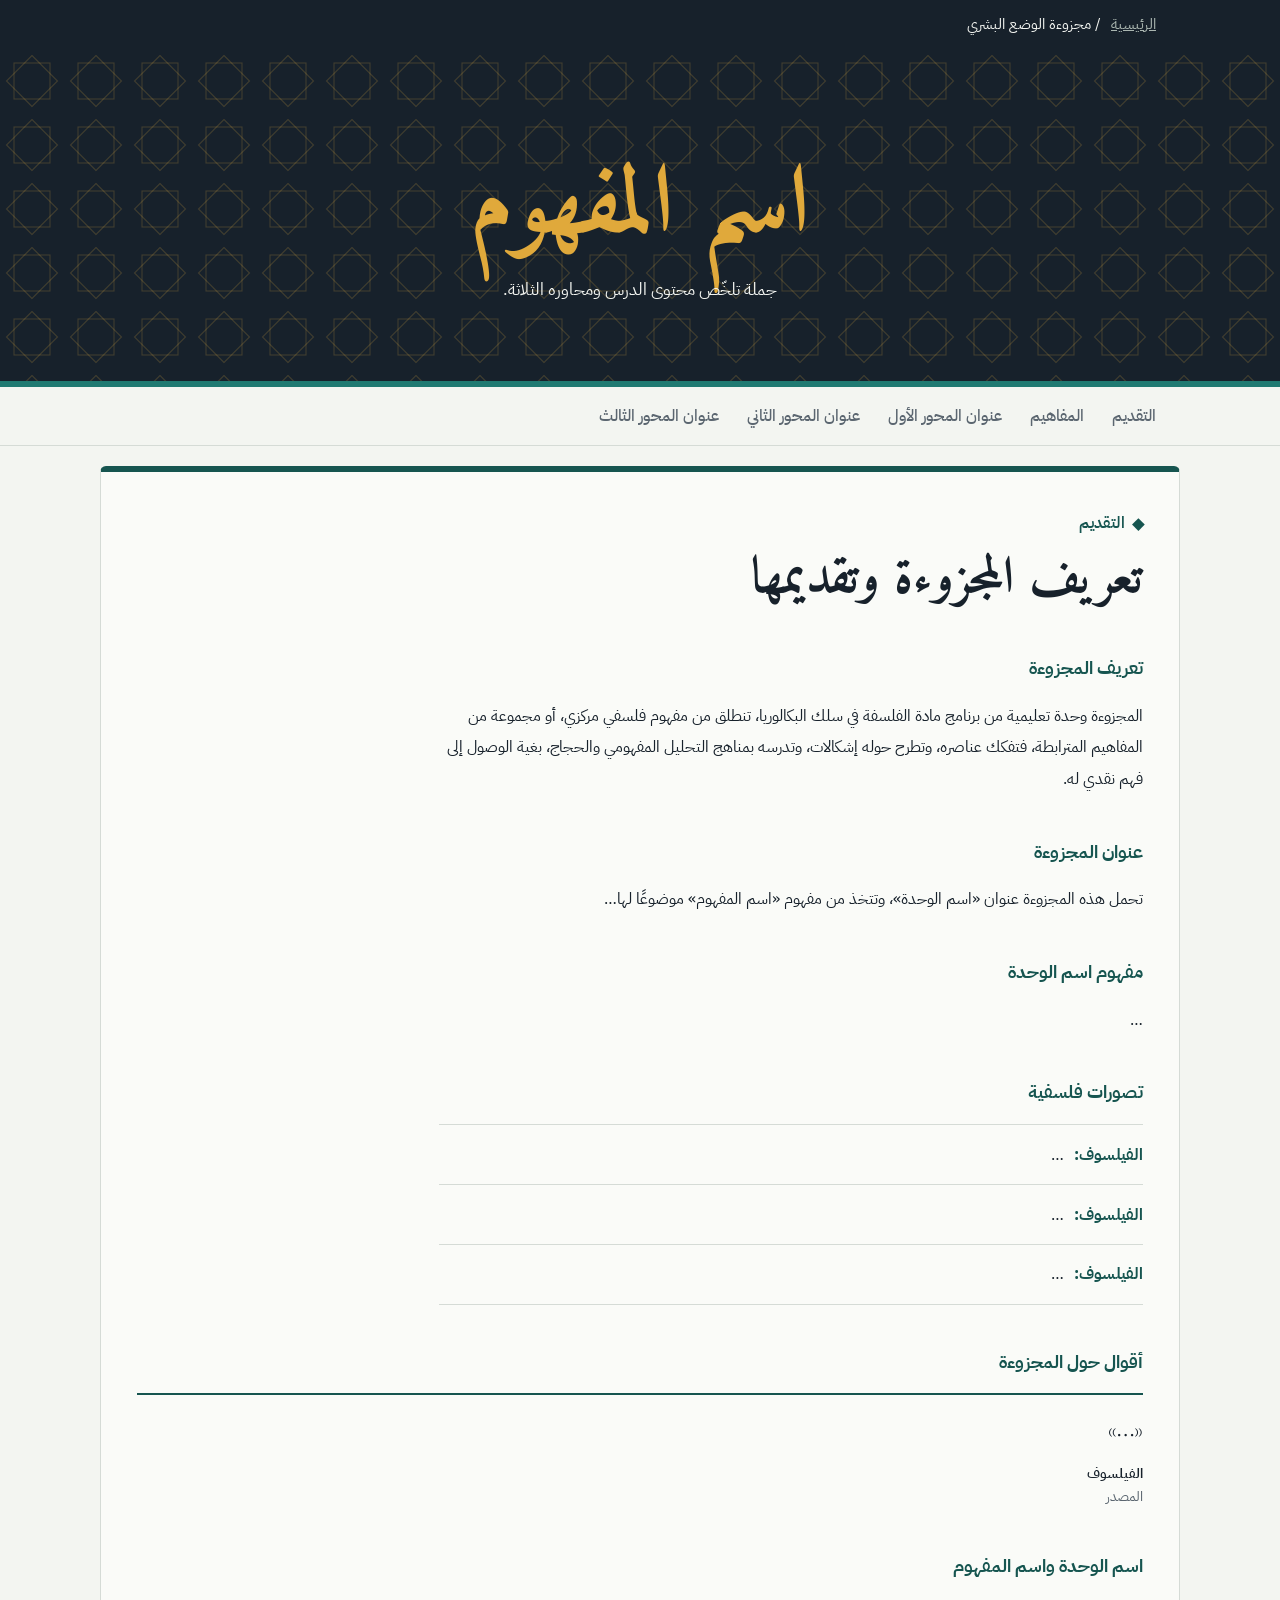
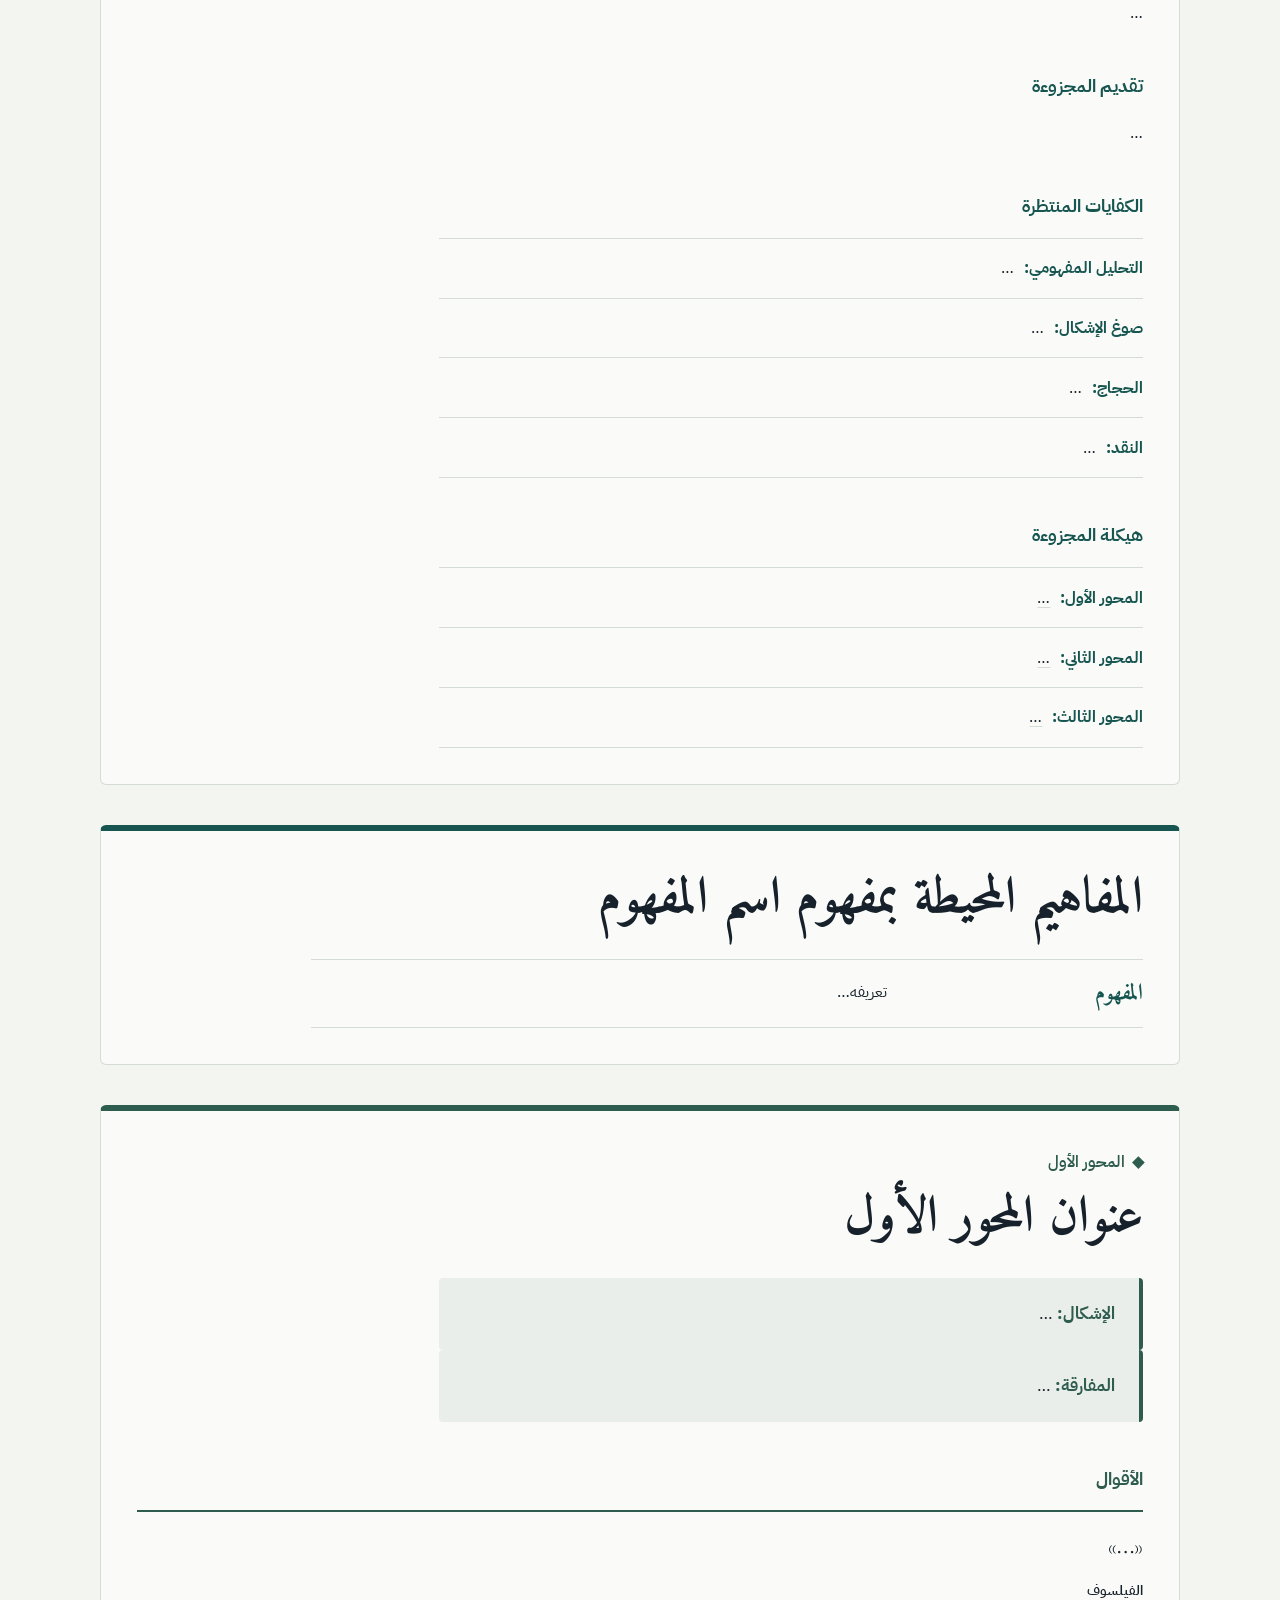
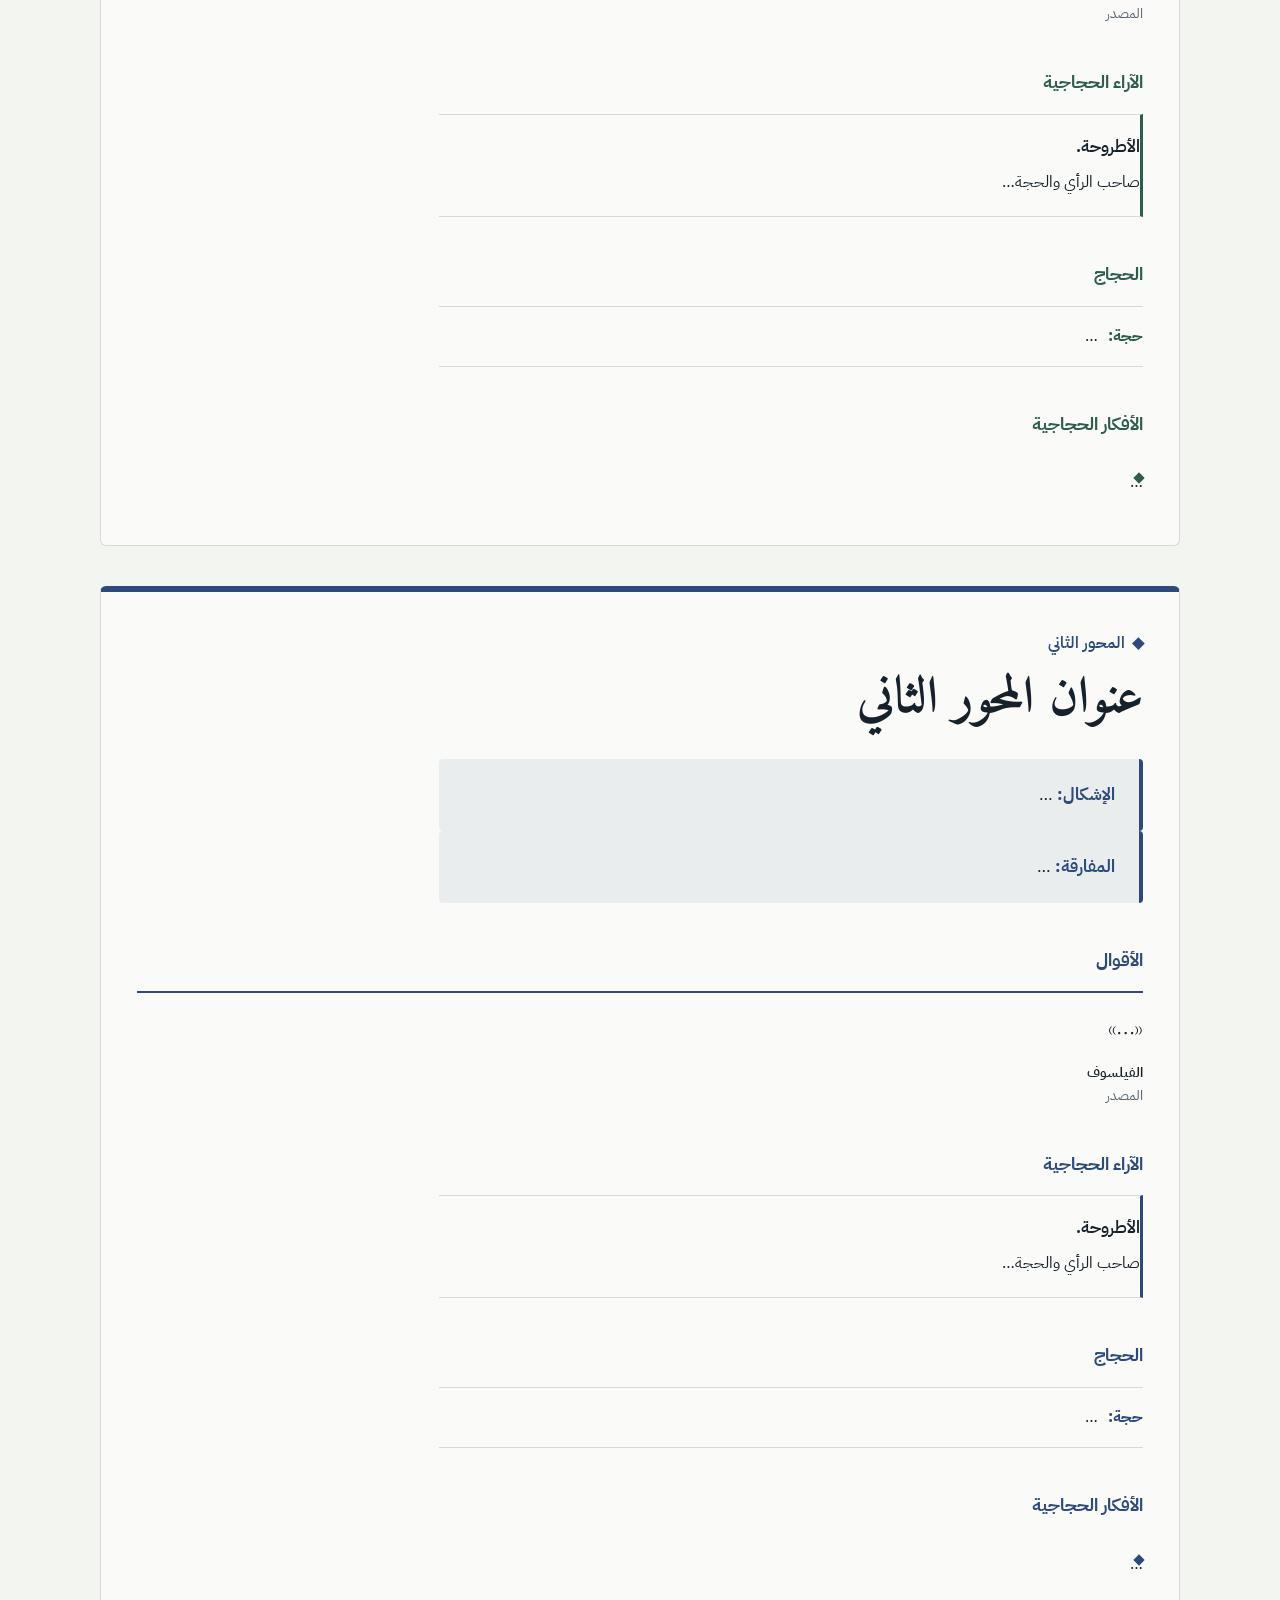
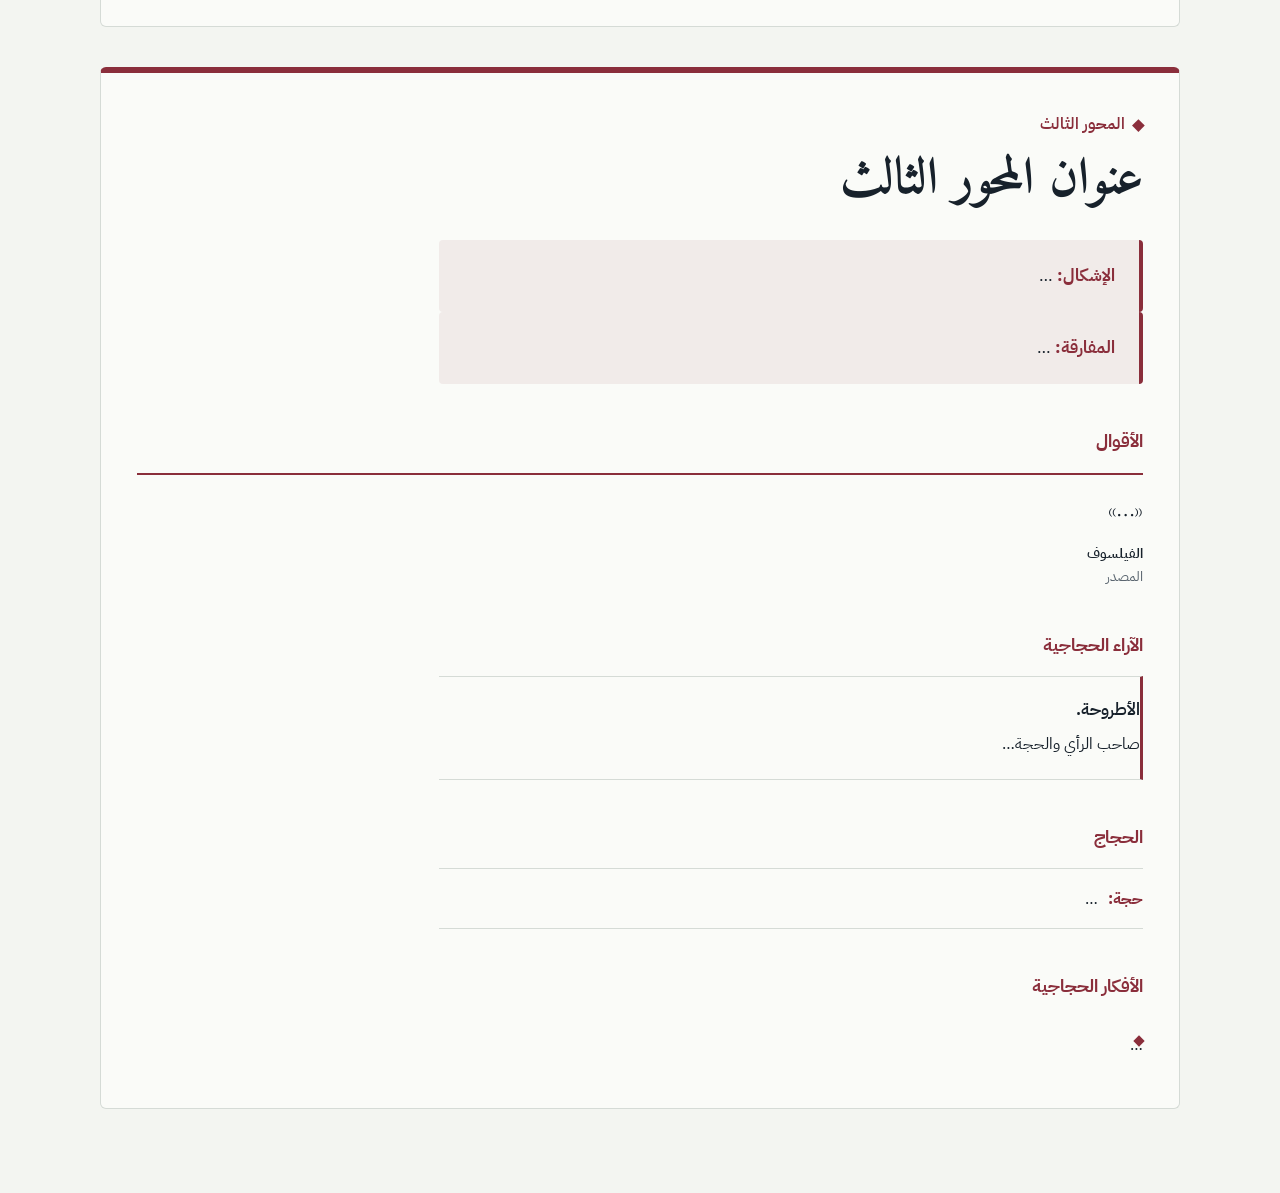
==== content/_template-first-subunit.html @ 44a0892e "Add files via upload" ====
<!doctype html>
<html lang="ar" dir="rtl">
<head>
<meta charset="utf-8">
<meta name="viewport" content="width=device-width,initial-scale=1">
<title>اسم المفهوم · الوضع البشري</title>
<link rel="preconnect" href="https://fonts.googleapis.com"><link href="https://fonts.googleapis.com/css2?family=Amiri:wght@400;700&family=IBM+Plex+Sans+Arabic:wght@400;500;600;700&display=swap" rel="stylesheet">
<link rel="stylesheet" href="../assets/site.css">
</head>
<body style="--c:#1f7a72">
<div class="sitebar"><div class="wrap"><a href="../index.html">الرئيسية</a><span>/ مجزوءة الوضع البشري</span></div></div>
<header class="hero"><div class="wrap"><h1>اسم المفهوم</h1><p class="lede">جملة تلخّص محتوى الدرس ومحاوره الثلاثة.</p></div></header>
<nav class="topnav" aria-label="التنقل داخل الصفحة"><div class="wrap"><ul><li><a href="#intro">التقديم</a></li><li><a href="#concepts">المفاهيم</a></li><li><a href="#axis-1">عنوان المحور الأول</a></li><li><a href="#axis-2">عنوان المحور الثاني</a></li><li><a href="#axis-3">عنوان المحور الثالث</a></li></ul></div></nav>

<section id="intro" class="block intro-block"><div class="wrap">
<p class="kicker">التقديم</p><h2>تعريف المجزوءة وتقديمها</h2>
<h3>تعريف المجزوءة</h3><div class="prose">
      <p>المجزوءة وحدة تعليمية من برنامج مادة الفلسفة في سلك البكالوريا، تنطلق من مفهوم فلسفي مركزي، أو مجموعة من المفاهيم المترابطة، فتفكك عناصره، وتطرح حوله إشكالات، وتدرسه بمناهج التحليل المفهومي والحجاج، بغية الوصول إلى فهم نقدي له.</p>
    </div>
<h3>عنوان المجزوءة</h3><div class="prose"><p>تحمل هذه المجزوءة عنوان «اسم الوحدة»، وتتخذ من مفهوم «اسم المفهوم» موضوعًا لها…</p></div>
<h3>مفهوم اسم الوحدة</h3><div class="prose"><p>…</p></div>
<h3>تصورات فلسفية</h3><ul class="args"><li><span class="label">الفيلسوف:</span> …</li><li><span class="label">الفيلسوف:</span> …</li><li><span class="label">الفيلسوف:</span> …</li></ul>
<h3>أقوال حول المجزوءة</h3><ol class="quotes"><li><p class="qtext">«…»</p><p class="qsrc"><b>الفيلسوف</b><br>المصدر</p></li></ol>
<h3>اسم الوحدة واسم المفهوم</h3><div class="prose"><p>…</p></div>
<h3>تقديم المجزوءة</h3><div class="prose"><p>…</p></div>
<h3>الكفايات المنتظرة</h3><ul class="args"><li><span class="label">التحليل المفهومي:</span> …</li><li><span class="label">صوغ الإشكال:</span> …</li><li><span class="label">الحجاج:</span> …</li><li><span class="label">النقد:</span> …</li></ul>
<h3>هيكلة المجزوءة</h3><ul class="args"><li><span class="label">المحور الأول:</span> <a href="#axis-1">…</a></li><li><span class="label">المحور الثاني:</span> <a href="#axis-2">…</a></li><li><span class="label">المحور الثالث:</span> <a href="#axis-3">…</a></li></ul>
</div></section>

<section id="concepts" class="block concepts-block"><div class="wrap"><h2>المفاهيم المحيطة بمفهوم اسم المفهوم</h2><dl class="concepts"><div class="concept"><dt>المفهوم</dt><dd>تعريفه…</dd></div></dl></div></section>

<section id="axis-1" class="block axis-1"><div class="wrap">
<p class="kicker">المحور الأول</p><h2>عنوان المحور الأول</h2>
<div class="problem"><p><strong>الإشكال:</strong> …</p></div>
   <div class="problem paradox"><p><strong>المفارقة:</strong> …</p></div>
<h3>الأقوال</h3><ol class="quotes"><li><p class="qtext">«…»</p><p class="qsrc"><b>الفيلسوف</b><br>المصدر</p></li></ol>
<h3>الآراء الحجاجية</h3><ul class="theses"><li><strong>الأطروحة.</strong><p>صاحب الرأي والحجة…</p></li></ul>
<h3>الحجاج</h3><ul class="args"><li><span class="label">حجة:</span> …</li></ul>
<h3>الأفكار الحجاجية</h3><ul class="ideas"><li>…</li></ul>
</div></section>

<section id="axis-2" class="block axis-2"><div class="wrap">
<p class="kicker">المحور الثاني</p><h2>عنوان المحور الثاني</h2>
<div class="problem"><p><strong>الإشكال:</strong> …</p></div>
   <div class="problem paradox"><p><strong>المفارقة:</strong> …</p></div>
<h3>الأقوال</h3><ol class="quotes"><li><p class="qtext">«…»</p><p class="qsrc"><b>الفيلسوف</b><br>المصدر</p></li></ol>
<h3>الآراء الحجاجية</h3><ul class="theses"><li><strong>الأطروحة.</strong><p>صاحب الرأي والحجة…</p></li></ul>
<h3>الحجاج</h3><ul class="args"><li><span class="label">حجة:</span> …</li></ul>
<h3>الأفكار الحجاجية</h3><ul class="ideas"><li>…</li></ul>
</div></section>

<section id="axis-3" class="block axis-3"><div class="wrap">
<p class="kicker">المحور الثالث</p><h2>عنوان المحور الثالث</h2>
<div class="problem"><p><strong>الإشكال:</strong> …</p></div>
   <div class="problem paradox"><p><strong>المفارقة:</strong> …</p></div>
<h3>الأقوال</h3><ol class="quotes"><li><p class="qtext">«…»</p><p class="qsrc"><b>الفيلسوف</b><br>المصدر</p></li></ol>
<h3>الآراء الحجاجية</h3><ul class="theses"><li><strong>الأطروحة.</strong><p>صاحب الرأي والحجة…</p></li></ul>
<h3>الحجاج</h3><ul class="args"><li><span class="label">حجة:</span> …</li></ul>
<h3>الأفكار الحجاجية</h3><ul class="ideas"><li>…</li></ul>
</div></section>

<div class="wrap pager"><span></span><span></span></div>
</body>
</html>
---- assets/site.css ----
:root {
  color-scheme: light;
  --paper: #f3f5f1;
  --surface: #fafbf8;
  --ink: #17212b;
  --muted: #5b6670;
  --rule: #d5dbd6;
  --brass: #7a5c1e;
  --pine: #2e5c4f;
  --indigo: #2d4a7b;
  --oxblood: #8a2e3b;
  --hero-bg: #17212b;
  --hero-ink: #f3f5f1;
  --hero-muted: #aab6b0;
  --serif: "Amiri", "Traditional Arabic", "Times New Roman", serif;
  --sans: "IBM Plex Sans Arabic", "Segoe UI", Tahoma, Arial, sans-serif;
}

@media (prefers-color-scheme: dark) {
  :root {
    color-scheme: dark;
    --paper: #0f1517;
    --surface: #151d20;
    --ink: #e4eae5;
    --muted: #98a5a0;
    --rule: #29353a;
    --brass: #d4ac60;
    --pine: #85c1ad;
    --indigo: #a4b9ea;
    --oxblood: #e5919e;
    --hero-bg: #1a2427;
    --hero-ink: #e4eae5;
    --hero-muted: #98a5a0;
  }
}

* { box-sizing: border-box; }

html { scroll-padding-top: 4.5rem; }

@media (prefers-reduced-motion: no-preference) {
  html { scroll-behavior: smooth; }
}

body {
  margin: 0;
  background: var(--paper);
  color: var(--ink);
  font-family: var(--sans);
  font-size: 1.02rem;
  line-height: 1.95;
  -webkit-font-smoothing: antialiased;
}

p { margin: 0 0 1rem; text-wrap: pretty; }

a:focus-visible {
  outline: 2px solid currentColor;
  outline-offset: 3px;
  border-radius: 2px;
}

.wrap {
  max-width: 1080px;
  margin-inline: auto;
  padding-inline: 1.5rem;
}

/* Hero */
.hero {
  position: relative;
  background: var(--hero-bg);
  color: var(--hero-ink);
  padding: clamp(3.5rem, 9vw, 6.5rem) 0 clamp(3rem, 7vw, 5rem);
}

/* Three segments, one per axis of the unit */
.hero::after {
  content: "";
  position: absolute;
  inset-inline: 0;
  bottom: 0;
  height: 6px;
  background: linear-gradient(
    to left,
    var(--pine) 0 33.33%,
    var(--indigo) 33.33% 66.66%,
    var(--oxblood) 66.66%
  );
}

.hero h1 {
  font-family: var(--serif);
  font-weight: 700;
  font-size: clamp(3.2rem, 9vw, 6rem);
  line-height: 1.15;
  margin: 0 0 0.6rem;
}

.hero .lede {
  max-width: 40rem;
  font-size: 1.08rem;
  margin: 0;
}

/* Navigation */
.topnav {
  position: sticky;
  top: 0;
  z-index: 10;
  background: var(--paper);
  border-bottom: 1px solid var(--rule);
}

.topnav ul {
  list-style: none;
  margin: 0;
  padding: 0;
  display: flex;
  gap: 1.75rem;
  overflow-x: auto;
  scrollbar-width: none;
}

.topnav .wrap { padding-block: 0.85rem; }

.topnav a {
  text-decoration: none;
  color: var(--muted);
  white-space: nowrap;
  padding-block: 0.25rem;
  border-bottom: 2px solid transparent;
  font-weight: 500;
}

.topnav a:hover,
.topnav a:focus-visible {
  color: var(--ink);
  border-bottom-color: var(--ink);
}

/* Sections */
.block {
  padding: clamp(3rem, 6vw, 5rem) 0;
  border-bottom: 1px solid var(--rule);
  scroll-margin-top: 4rem;
}

.block:last-of-type { border-bottom: 0; }

.axis-1 { --axis: var(--pine); }
.axis-2 { --axis: var(--indigo); }
.axis-3 { --axis: var(--oxblood); }
.concepts-block { --axis: var(--brass); }

.kicker {
  margin: 0 0 0.5rem;
  font-weight: 600;
  color: var(--axis);
  font-size: 0.98rem;
}

h2 {
  font-family: var(--serif);
  font-weight: 700;
  font-size: clamp(2.1rem, 5vw, 3.2rem);
  line-height: 1.25;
  margin: 0 0 1.75rem;
}

h3 {
  font-size: 1.12rem;
  font-weight: 700;
  color: var(--axis);
  margin: 2.75rem 0 1.1rem;
  line-height: 1.5;
}

/* Problem statement */
.problem {
  max-width: 44rem;
  border-inline-start: 4px solid var(--axis);
  background: color-mix(in srgb, var(--axis) 8%, var(--surface));
  padding: 1.2rem 1.5rem;
  border-radius: 4px;
  margin: 0;
}

.problem p { margin: 0; font-size: 1.08rem; }

.problem strong { color: var(--axis); }

/* Quotes */
.quotes {
  list-style: none;
  margin: 0;
  padding: 0;
  display: grid;
  grid-template-columns: repeat(auto-fit, minmax(min(100%, 300px), 1fr));
  gap: 1.5rem 2.25rem;
}

.quotes li {
  border-top: 2px solid var(--axis);
  padding-top: 1rem;
}

.qtext {
  font-family: var(--serif);
  font-size: 1.32rem;
  line-height: 1.85;
  margin: 0 0 0.75rem;
}

.qsrc {
  font-size: 0.9rem;
  color: var(--muted);
  line-height: 1.6;
  margin: 0;
}

.qsrc b {
  color: var(--ink);
  font-weight: 600;
}

/* Arguments (theses) */
.theses,
.args,
.ideas {
  list-style: none;
  margin: 0;
  padding: 0;
  max-width: 44rem;
}

.theses li {
  padding: 1.15rem 0 1.15rem 1.25rem;
  border-bottom: 1px solid var(--rule);
  border-inline-start: 3px solid var(--axis);
}

.theses li:first-child { border-top: 1px solid var(--rule); }

.theses strong {
  display: block;
  font-size: 1.06rem;
  font-weight: 600;
  margin-bottom: 0.35rem;
  line-height: 1.6;
}

.theses p { margin: 0; }

/* Argumentation */
.args li {
  padding: 0.85rem 0;
  border-bottom: 1px solid var(--rule);
}

.args li:first-child { border-top: 1px solid var(--rule); }

.label {
  color: var(--axis);
  font-weight: 700;
  margin-inline-end: 0.35rem;
  white-space: nowrap;
}

/* Ideas */
.ideas li {
  position: relative;
  padding: 0.7rem 0 0.7rem 1.5rem;
}

.ideas li::before {
  content: "";
  position: absolute;
  inset-inline-start: 0;
  top: 1.2rem;
  width: 0.5rem;
  height: 0.5rem;
  background: var(--axis);
  transform: rotate(45deg);
}

/* Concepts */
.concepts {
  margin: 0;
  max-width: 52rem;
}

.concept {
  display: grid;
  grid-template-columns: minmax(10rem, 14rem) 1fr;
  gap: 0.5rem 2rem;
  padding: 1.05rem 0;
  border-bottom: 1px solid var(--rule);
}

.concept:first-child { border-top: 1px solid var(--rule); }

.concept dt {
  font-family: var(--serif);
  font-weight: 700;
  font-size: 1.4rem;
  line-height: 1.5;
  color: var(--axis);
}

.concept dd {
  margin: 0;
  line-height: 1.85;
}

/* Introduction */
.intro-block { --axis: var(--ink); }

.prose { max-width: 44rem; }

.args a {
  color: inherit;
  text-decoration-color: var(--rule);
  text-underline-offset: 4px;
}

@media (max-width: 640px) {
  .concept {
    grid-template-columns: 1fr;
    gap: 0.2rem;
  }
  .concept dt { font-size: 1.25rem; }
}

@media print {
  body { background: #fff; color: #000; }
  .topnav { display: none; }
  .hero { background: none; color: #000; }
  .hero::after { display: none; }
  .hero .lede { color: #333; }
}

.sitebar{background:var(--hero-bg);color:var(--hero-ink);font-size:.95rem}
.sitebar .wrap{padding-block:.6rem;display:flex;gap:.6rem}
.sitebar a{color:var(--hero-muted)}
.pager{display:flex;justify-content:space-between;gap:1rem;padding-block:2rem}
.pager a{padding:.6rem 1.1rem;border:1px solid var(--rule);border-radius:4px;text-decoration:none;background:var(--surface)}
.pager a:hover{border-color:var(--ink)}
@media print{.sitebar,.pager{display:none}}

/* ---- shared look (home + lessons) ---- */
:root{--gold:#e0a93b;--c:#946a0f}
body{--c-ink:color-mix(in srgb,var(--c) 70%,#000)}
@media (prefers-color-scheme:dark){body{--c-ink:color-mix(in srgb,var(--c) 60%,#fff)}}
.hero{background-image:url("data:image/svg+xml,%3Csvg xmlns='http://www.w3.org/2000/svg' width='64' height='64'%3E%3Cg fill='none' stroke='%23e0a93b' stroke-opacity='.22'%3E%3Crect x='14' y='14' width='36' height='36'/%3E%3Crect x='14' y='14' width='36' height='36' transform='rotate(45 32 32)'/%3E%3C/g%3E%3C/svg%3E");text-align:center}
.hero h1{color:var(--gold)}
.hero .lede{margin-inline:auto}
.hero::after{background:var(--c)}
.intro-block,.concepts-block{--axis:var(--c-ink)}
.block{padding:1.25rem 0;border-bottom:0}
.block>.wrap{width:min(1080px,calc(100% - 2rem));padding:clamp(1.25rem,3vw,2.25rem);background:var(--surface);
  border:1px solid var(--rule);border-top:6px solid var(--axis,var(--c));border-radius:6px}
.kicker::before{content:"";display:inline-block;width:.55rem;height:.55rem;background:var(--axis);transform:rotate(45deg);margin-inline-end:.6rem}
.pager a{background:var(--ink);color:var(--paper);border-color:var(--ink)}
footer{text-align:center;padding:1.5rem;color:var(--muted);font-size:.9rem}

/* ---- tables (argumentation page) ---- */
.tblwrap{overflow-x:auto}
.tbl{width:100%;border-collapse:collapse;min-width:32rem}
.tbl th,.tbl td{padding:.6rem 1rem;text-align:start;vertical-align:top;border-bottom:1px solid var(--rule)}
.tbl th{font-weight:700;color:var(--axis,var(--c-ink));white-space:nowrap;background:color-mix(in srgb,var(--axis,var(--c)) 8%,var(--surface))}
.tbl td:first-child{font-weight:700;white-space:nowrap}
.tbl tbody tr:hover{background:color-mix(in srgb,var(--axis,var(--c)) 6%,var(--surface))}
.tbl tr:last-child td{border-bottom:0}
.tip{margin:1rem 0 0;padding:.8rem 1.1rem;border-inline-start:4px solid var(--axis,var(--c));background:color-mix(in srgb,var(--axis,var(--c)) 8%,var(--surface));border-radius:4px}
@media print{.tblwrap{overflow:visible}.tbl{min-width:0}}
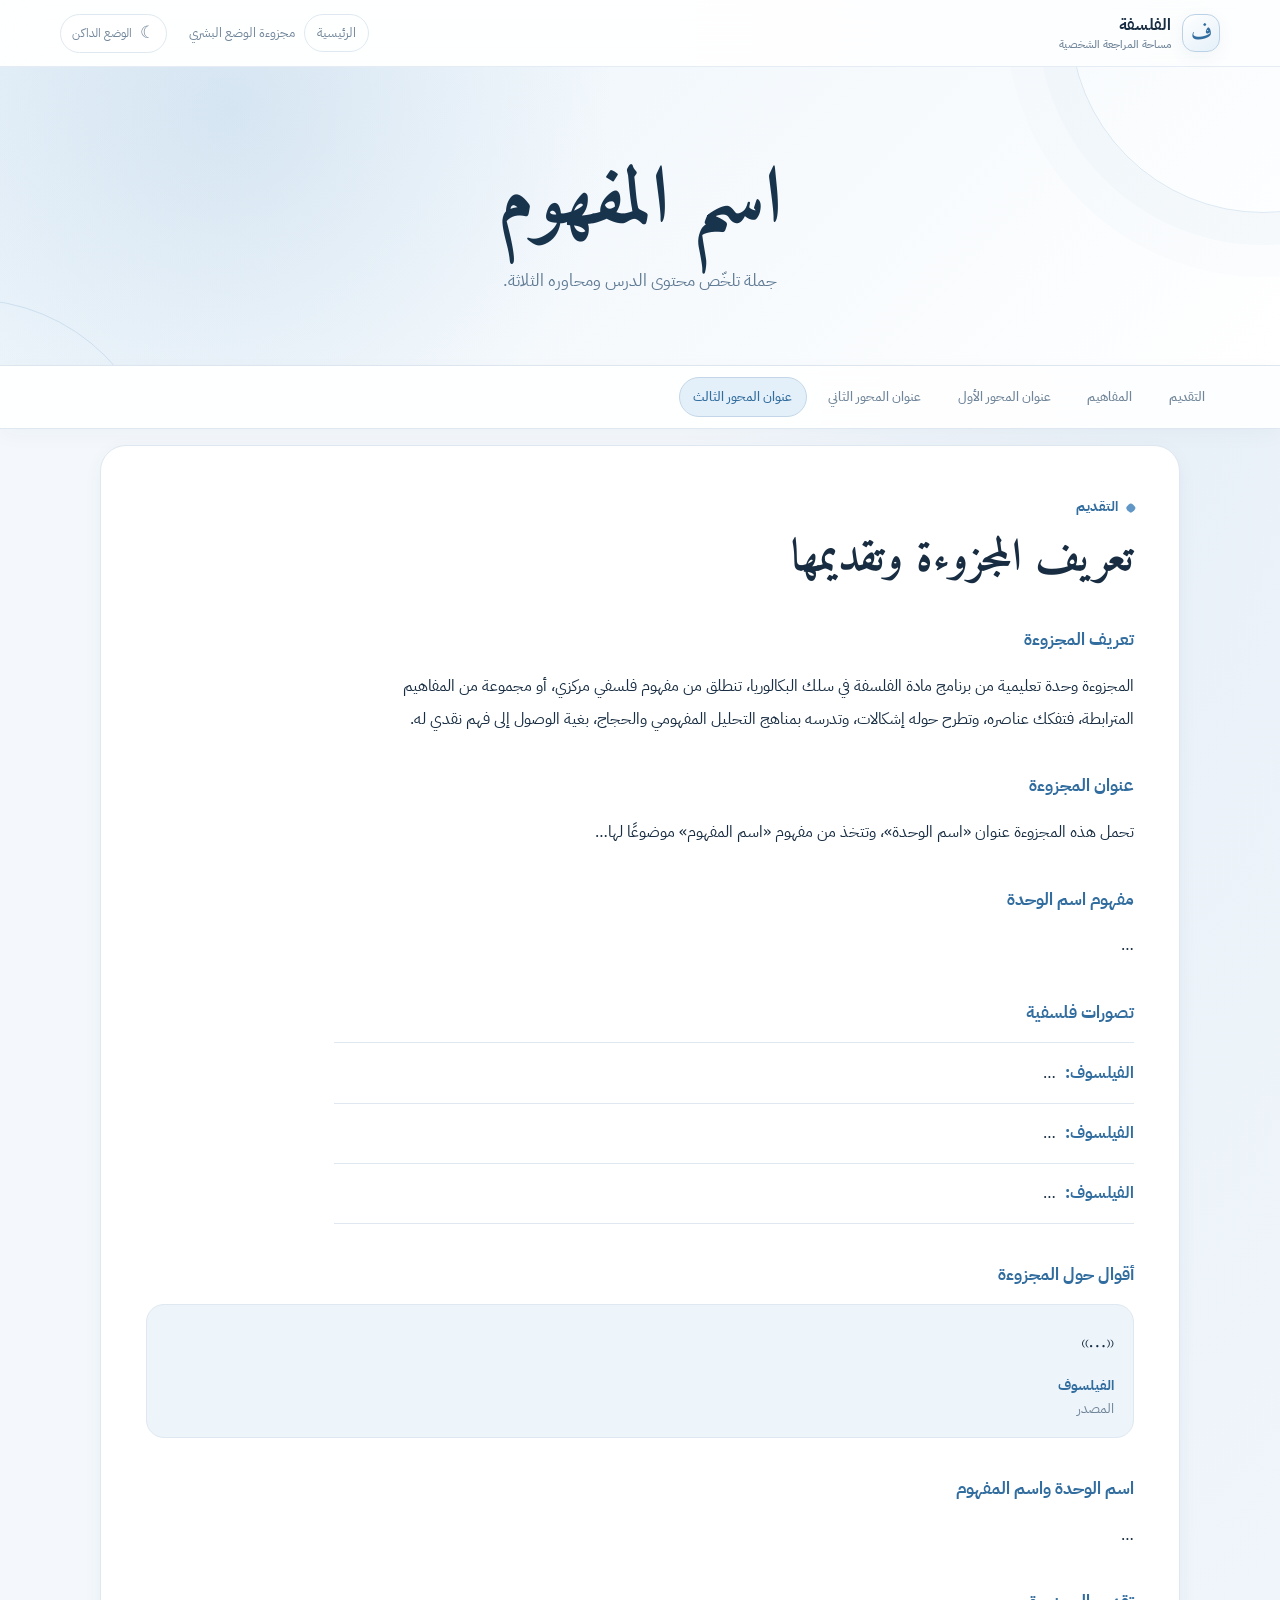
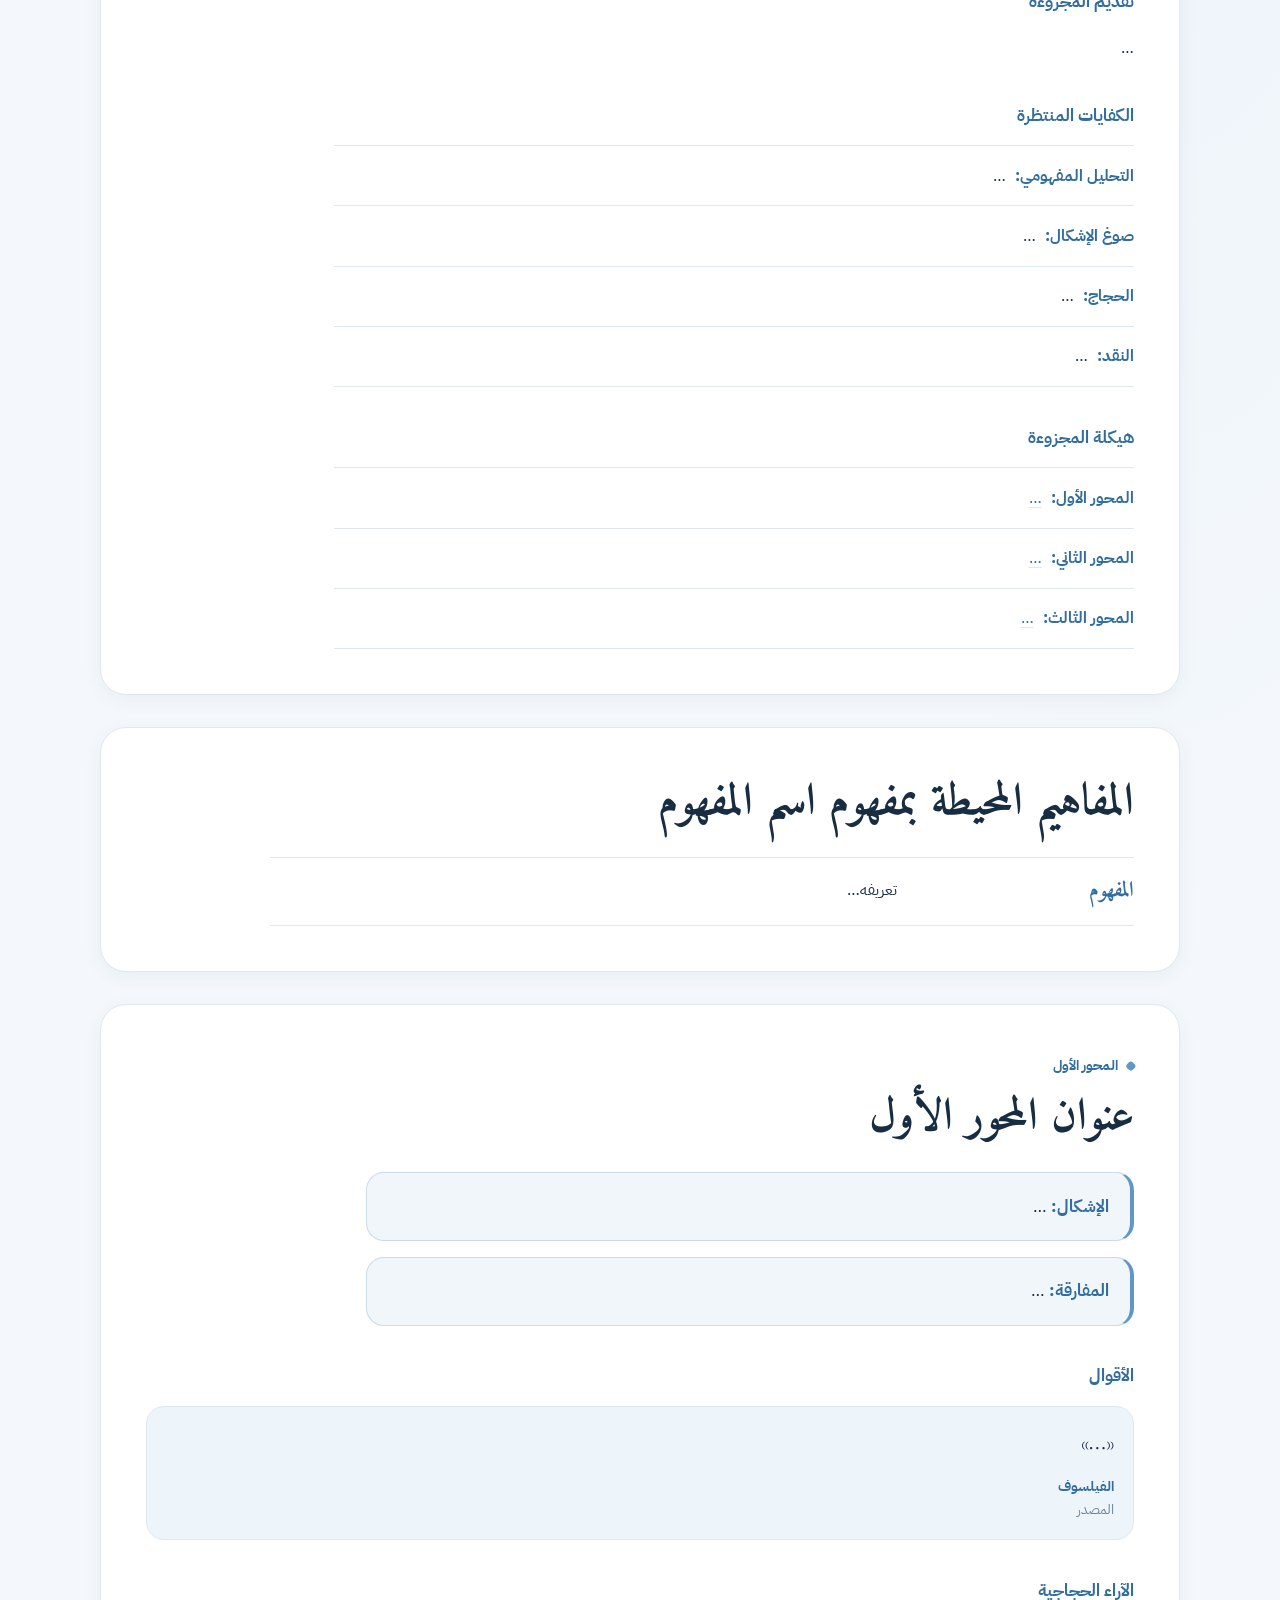
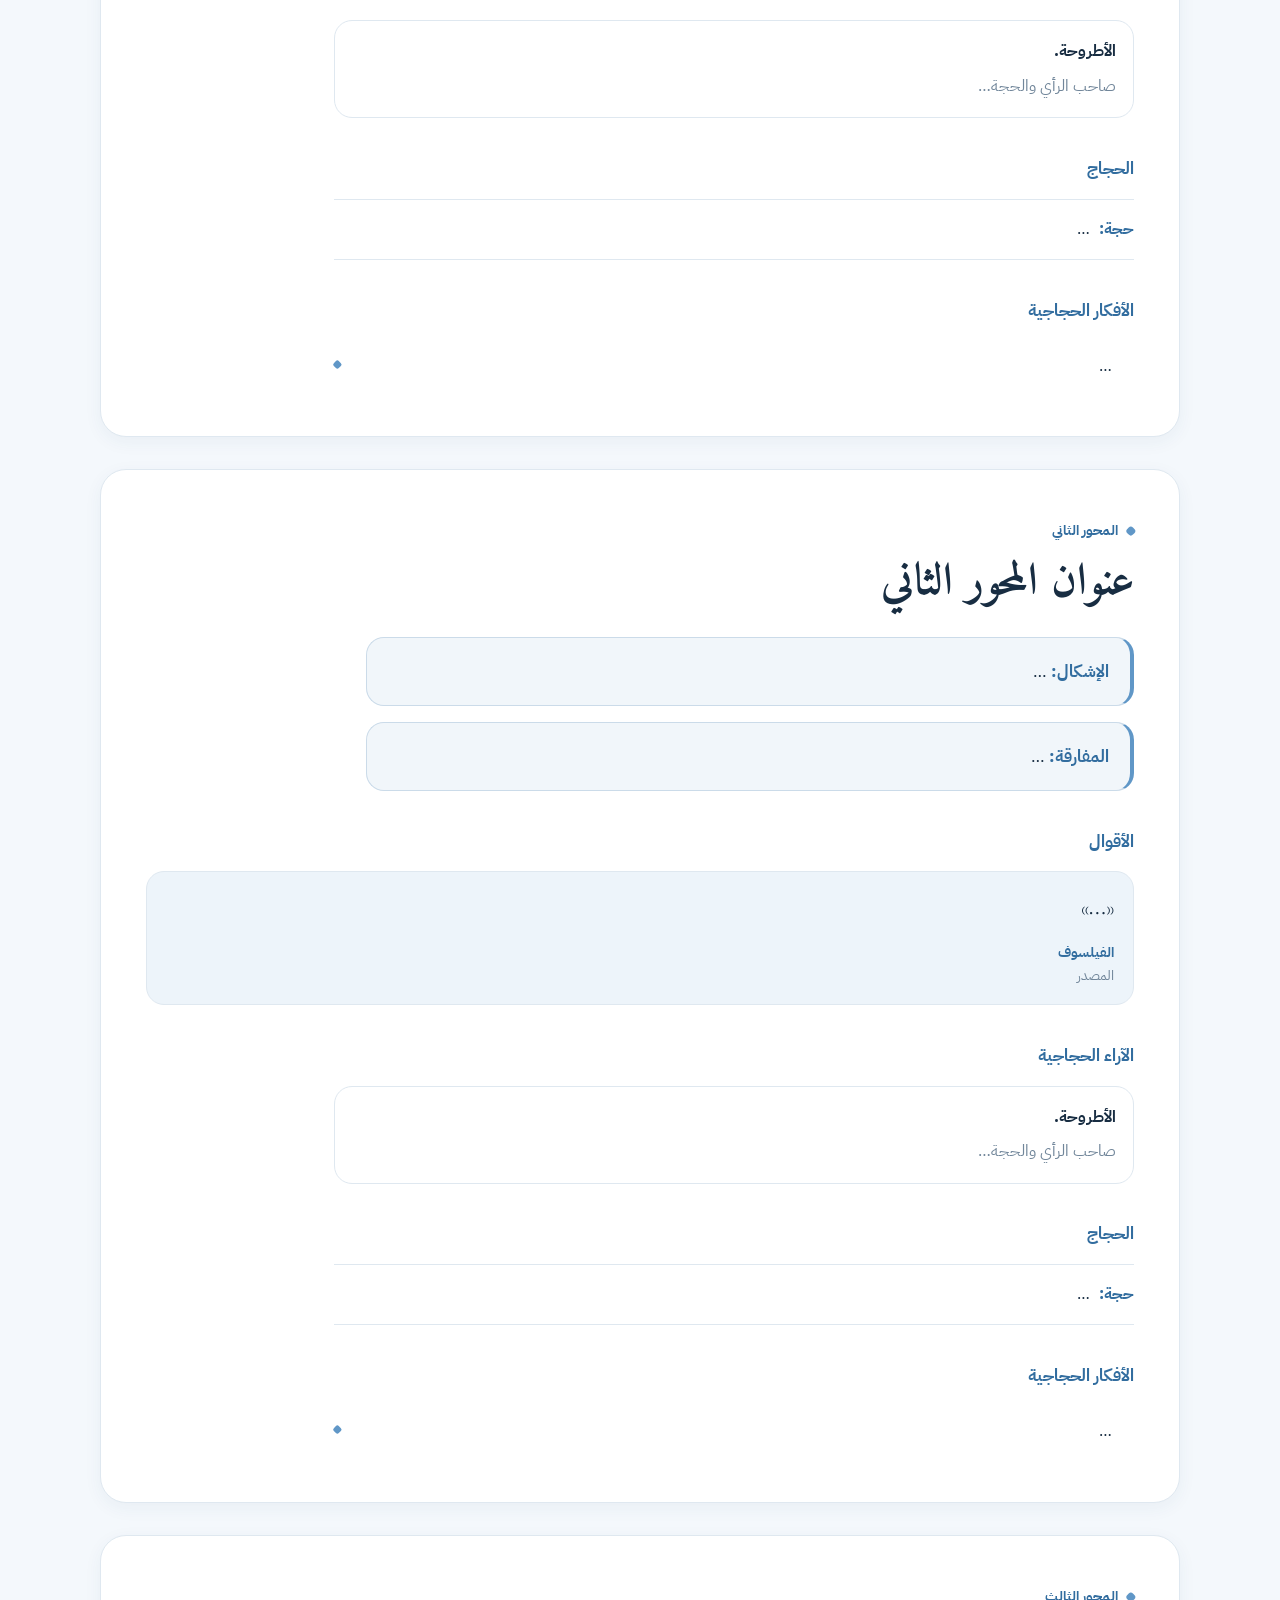
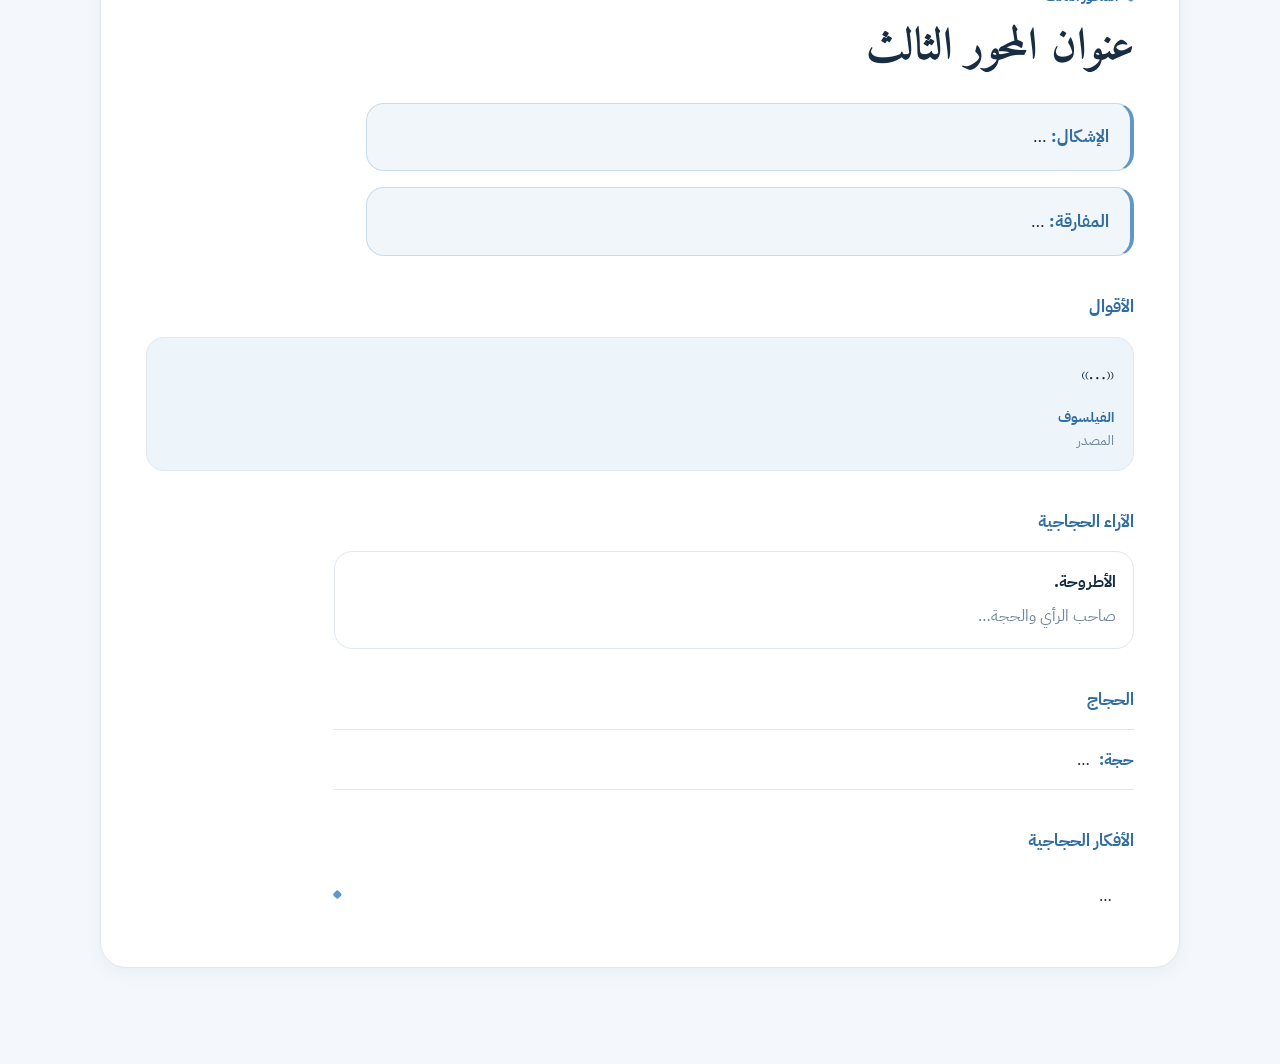
==== commit b1c45648: "Add files via upload" ====
--- a/content/_template-first-subunit.html
+++ b/content/_template-first-subunit.html
@@ -3,7 +3,18 @@
 <head>
 <meta charset="utf-8">
 <meta name="viewport" content="width=device-width,initial-scale=1">
+<script>
+(() => {
+  try {
+    const saved = localStorage.getItem("philo-theme");
+    const systemDark = window.matchMedia && window.matchMedia("(prefers-color-scheme: dark)").matches;
+    document.documentElement.dataset.theme = saved || (systemDark ? "dark" : "light");
+  } catch (_) { document.documentElement.dataset.theme = "light"; }
+})();
+</script>
+
 <title>اسم المفهوم · الوضع البشري</title>
+<meta name="robots" content="noindex,follow">
 <link rel="preconnect" href="https://fonts.googleapis.com"><link href="https://fonts.googleapis.com/css2?family=Amiri:wght@400;700&family=IBM+Plex+Sans+Arabic:wght@400;500;600;700&display=swap" rel="stylesheet">
 <link rel="stylesheet" href="../assets/site.css">
 </head>
@@ -60,5 +71,6 @@
 </div></section>
 
 <div class="wrap pager"><span></span><span></span></div>
+  <script src="../assets/ui.js" defer></script>
 </body>
 </html>
--- a/assets/site.css
+++ b/assets/site.css
@@ -1,377 +1,453 @@
-
+/* Arctic UI system: shared by the homepage and every standalone lesson. */
 :root {
   color-scheme: light;
-  --paper: #f3f5f1;
-  --surface: #fafbf8;
-  --ink: #17212b;
-  --muted: #5b6670;
-  --rule: #d5dbd6;
-  --brass: #7a5c1e;
-  --pine: #2e5c4f;
-  --indigo: #2d4a7b;
-  --oxblood: #8a2e3b;
-  --hero-bg: #17212b;
-  --hero-ink: #f3f5f1;
-  --hero-muted: #aab6b0;
+  --bg: #f4f8fc;
+  --surface: #ffffff;
+  --surface-2: #edf4fa;
+  --surface-3: #e5eff7;
+  --ink: #182d42;
+  --muted: #71869a;
+  --line: #dfe8f0;
+  --accent: #6097c7;
+  --accent-strong: #326d9f;
+  --accent-soft: #e4f0f9;
+  --accent-wash: rgba(96, 151, 199, .09);
+  --hero-bg: #eaf3fa;
+  --hero-ink: #18334c;
+  --hero-muted: #607b94;
+  --shadow-sm: 0 5px 18px rgba(39, 74, 104, .055);
+  --shadow-md: 0 16px 42px rgba(39, 74, 104, .09);
+  --shadow-lg: 0 24px 70px rgba(39, 74, 104, .12);
+  --radius-sm: 12px;
+  --radius-md: 18px;
+  --radius-lg: 26px;
   --serif: "Amiri", "Traditional Arabic", "Times New Roman", serif;
   --sans: "IBM Plex Sans Arabic", "Segoe UI", Tahoma, Arial, sans-serif;
-}
-
-@media (prefers-color-scheme: dark) {
-  :root {
-    color-scheme: dark;
-    --paper: #0f1517;
-    --surface: #151d20;
-    --ink: #e4eae5;
-    --muted: #98a5a0;
-    --rule: #29353a;
-    --brass: #d4ac60;
-    --pine: #85c1ad;
-    --indigo: #a4b9ea;
-    --oxblood: #e5919e;
-    --hero-bg: #1a2427;
-    --hero-ink: #e4eae5;
-    --hero-muted: #98a5a0;
-  }
+  --header-height: 66px;
+}
+
+:root[data-theme="dark"] {
+  color-scheme: dark;
+  --bg: #101b29;
+  --surface: #172638;
+  --surface-2: #1c3045;
+  --surface-3: #263b51;
+  --ink: #e8f1f8;
+  --muted: #9aafc2;
+  --line: #2a4056;
+  --accent: #83b8e4;
+  --accent-strong: #a5d1f3;
+  --accent-soft: #203c55;
+  --accent-wash: rgba(131, 184, 228, .10);
+  --hero-bg: #1a2d42;
+  --hero-ink: #edf6fc;
+  --hero-muted: #a9bfd2;
+  --shadow-sm: 0 5px 18px rgba(0, 0, 0, .13);
+  --shadow-md: 0 16px 42px rgba(0, 0, 0, .20);
+  --shadow-lg: 0 24px 70px rgba(0, 0, 0, .25);
 }
 
 * { box-sizing: border-box; }
-
-html { scroll-padding-top: 4.5rem; }
-
+html { scroll-padding-top: 9rem; }
 @media (prefers-reduced-motion: no-preference) {
   html { scroll-behavior: smooth; }
 }
-
 body {
   margin: 0;
-  background: var(--paper);
+  background:
+    radial-gradient(ellipse at 92% 0%, var(--accent-wash), transparent 32rem),
+    var(--bg);
   color: var(--ink);
   font-family: var(--sans);
-  font-size: 1.02rem;
-  line-height: 1.95;
+  font-size: 1rem;
+  line-height: 1.9;
   -webkit-font-smoothing: antialiased;
-}
-
+  transition: background-color .2s ease, color .2s ease;
+}
+body, button, input { font-family: var(--sans); }
+a { color: var(--accent-strong); }
+a:focus-visible, button:focus-visible, input:focus-visible {
+  outline: 3px solid color-mix(in srgb, var(--accent) 65%, transparent);
+  outline-offset: 3px;
+}
+button { color: inherit; }
 p { margin: 0 0 1rem; text-wrap: pretty; }
-
-a:focus-visible {
-  outline: 2px solid currentColor;
-  outline-offset: 3px;
-  border-radius: 2px;
-}
-
-.wrap {
-  max-width: 1080px;
-  margin-inline: auto;
-  padding-inline: 1.5rem;
-}
-
-/* Hero */
+.wrap { width: min(1160px, calc(100% - 2.5rem)); margin-inline: auto; }
+
+/* Shared branding and theme control on lesson pages. */
+.sitebar {
+  position: sticky;
+  top: 0;
+  z-index: 40;
+  border-bottom: 1px solid color-mix(in srgb, var(--line) 80%, transparent);
+  background: color-mix(in srgb, var(--surface) 88%, transparent);
+  backdrop-filter: blur(18px);
+  -webkit-backdrop-filter: blur(18px);
+}
+.sitebar .wrap {
+  min-height: var(--header-height);
+  display: flex;
+  align-items: center;
+  gap: 1.4rem;
+}
+.sitebar-brand, .brand-mark {
+  display: inline-flex;
+  align-items: center;
+  gap: .7rem;
+  flex: 0 0 auto;
+  color: var(--ink);
+  text-decoration: none;
+  font-weight: 700;
+}
+.brand-symbol {
+  width: 38px;
+  height: 38px;
+  display: grid;
+  place-items: center;
+  border: 1px solid color-mix(in srgb, var(--accent) 28%, var(--line));
+  border-radius: 13px;
+  background: linear-gradient(145deg, var(--surface), var(--accent-soft));
+  color: var(--accent-strong);
+  font: 700 1.35rem var(--serif);
+  box-shadow: var(--shadow-sm);
+}
+.brand-copy { display: grid; gap: 0; line-height: 1.25; }
+.brand-copy small { margin-top: .18rem; color: var(--muted); font-size: .68rem; font-weight: 500; }
+.sitebar-breadcrumbs {
+  display: flex;
+  align-items: center;
+  gap: .55rem;
+  min-width: 0;
+  margin-inline-start: auto;
+  color: var(--muted);
+  font-size: .82rem;
+}
+.sitebar-breadcrumbs a { color: var(--muted); text-decoration: none; }
+.sitebar-breadcrumbs a:hover { color: var(--accent-strong); }
+.sitebar-actions { display: flex; align-items: center; gap: .5rem; flex: 0 0 auto; }
+.site-home-link {
+  padding: .36rem .75rem;
+  border: 1px solid var(--line);
+  border-radius: 999px;
+  color: var(--muted);
+  font-size: .8rem;
+  text-decoration: none;
+  transition: background .18s, color .18s, border-color .18s;
+}
+.site-home-link:hover { border-color: var(--accent); background: var(--accent-soft); color: var(--accent-strong); }
+.theme-toggle {
+  min-height: 39px;
+  display: inline-flex;
+  align-items: center;
+  justify-content: center;
+  gap: .48rem;
+  padding: .38rem .7rem;
+  border: 1px solid var(--line);
+  border-radius: 999px;
+  background: var(--surface);
+  color: var(--muted);
+  cursor: pointer;
+  transition: border-color .18s, color .18s, background .18s, transform .18s;
+}
+.theme-toggle:hover { border-color: var(--accent); color: var(--accent-strong); transform: translateY(-1px); }
+.theme-toggle-icon { font-size: 1.05rem; line-height: 1; }
+.theme-toggle-label { font-size: .76rem; }
+.reading-progress {
+  position: fixed;
+  z-index: 60;
+  top: var(--header-height);
+  inset-inline: 0;
+  height: 3px;
+  pointer-events: none;
+  background: transparent;
+}
+.reading-progress span {
+  display: block;
+  width: 0;
+  height: 100%;
+  background: linear-gradient(90deg, var(--accent), var(--accent-strong));
+  box-shadow: 0 0 12px color-mix(in srgb, var(--accent) 42%, transparent);
+}
+.back-to-top {
+  position: fixed;
+  z-index: 30;
+  inset-inline-start: 1.2rem;
+  bottom: 1.2rem;
+  width: 44px;
+  height: 44px;
+  display: grid;
+  place-items: center;
+  border: 1px solid var(--line);
+  border-radius: 15px;
+  background: color-mix(in srgb, var(--surface) 90%, transparent);
+  color: var(--accent-strong);
+  box-shadow: var(--shadow-md);
+  cursor: pointer;
+  opacity: 0;
+  visibility: hidden;
+  transform: translateY(8px);
+  transition: opacity .18s, visibility .18s, transform .18s, background .18s;
+  backdrop-filter: blur(12px);
+}
+.back-to-top.is-visible { opacity: 1; visibility: visible; transform: translateY(0); }
+.back-to-top:hover { background: var(--accent-soft); }
+
+/* Lesson hero and breadcrumb area. */
 .hero {
   position: relative;
-  background: var(--hero-bg);
-  color: var(--hero-ink);
-  padding: clamp(3.5rem, 9vw, 6.5rem) 0 clamp(3rem, 7vw, 5rem);
-}
-
-/* Three segments, one per axis of the unit */
-.hero::after {
+  overflow: hidden;
+  padding: clamp(3rem, 7vw, 5.4rem) 0 clamp(2.7rem, 6vw, 4.2rem);
+  background:
+    radial-gradient(circle at 18% 15%, color-mix(in srgb, var(--accent) 17%, transparent), transparent 24rem),
+    linear-gradient(135deg, var(--hero-bg), var(--surface));
+  text-align: center;
+  border-bottom: 1px solid var(--line);
+}
+.hero::before, .hero::after {
   content: "";
   position: absolute;
-  inset-inline: 0;
-  bottom: 0;
-  height: 6px;
-  background: linear-gradient(
-    to left,
-    var(--pine) 0 33.33%,
-    var(--indigo) 33.33% 66.66%,
-    var(--oxblood) 66.66%
-  );
-}
-
+  width: 24rem;
+  height: 24rem;
+  border: 1px solid color-mix(in srgb, var(--accent) 20%, transparent);
+  border-radius: 50%;
+  pointer-events: none;
+}
+.hero::before { inset-inline-start: -11rem; top: -15rem; box-shadow: 0 0 0 32px color-mix(in srgb, var(--accent) 3%, transparent), 0 0 0 64px color-mix(in srgb, var(--accent) 2%, transparent); }
+.hero::after { inset-inline-end: -14rem; bottom: -20rem; }
+.hero .wrap { position: relative; z-index: 1; }
 .hero h1 {
+  margin: 0 0 .65rem;
+  color: var(--hero-ink);
   font-family: var(--serif);
+  font-size: clamp(2.9rem, 7vw, 5rem);
   font-weight: 700;
-  font-size: clamp(3.2rem, 9vw, 6rem);
-  line-height: 1.15;
-  margin: 0 0 0.6rem;
-}
-
+  line-height: 1.25;
+}
 .hero .lede {
-  max-width: 40rem;
-  font-size: 1.08rem;
-  margin: 0;
-}
-
-/* Navigation */
+  max-width: 46rem;
+  margin: 0 auto;
+  color: var(--hero-muted);
+  font-size: clamp(.96rem, 1.6vw, 1.08rem);
+  line-height: 1.95;
+}
+
+/* Sticky, horizontally-scrollable lesson contents. */
 .topnav {
   position: sticky;
-  top: 0;
-  z-index: 10;
-  background: var(--paper);
-  border-bottom: 1px solid var(--rule);
-}
-
+  top: var(--header-height);
+  z-index: 35;
+  border-bottom: 1px solid var(--line);
+  background: color-mix(in srgb, var(--surface) 91%, transparent);
+  box-shadow: 0 6px 20px rgba(25, 53, 78, .035);
+  backdrop-filter: blur(16px);
+  -webkit-backdrop-filter: blur(16px);
+}
+.topnav .wrap { padding-block: .62rem; }
 .topnav ul {
+  display: flex;
+  align-items: center;
+  gap: .45rem;
+  overflow-x: auto;
+  margin: 0;
+  padding: .1rem .05rem;
   list-style: none;
+  scrollbar-width: none;
+}
+.topnav ul::-webkit-scrollbar { display: none; }
+.topnav a {
+  display: block;
+  padding: .4rem .85rem;
+  border: 1px solid transparent;
+  border-radius: 999px;
+  color: var(--muted);
+  font-size: .82rem;
+  font-weight: 500;
+  text-decoration: none;
+  white-space: nowrap;
+  transition: color .18s, background .18s, border-color .18s;
+}
+.topnav a:hover, .topnav a.is-active {
+  border-color: color-mix(in srgb, var(--accent) 22%, var(--line));
+  background: var(--accent-soft);
+  color: var(--accent-strong);
+}
+
+/* Lesson content: calmer cards, better reading rhythm and clear hierarchy. */
+.block {
+  padding: 1rem 0;
+  scroll-margin-top: 9rem;
+}
+.block > .wrap {
+  width: min(1080px, calc(100% - 2.5rem));
+  padding: clamp(1.3rem, 3.6vw, 2.8rem);
+  border: 1px solid var(--line);
+  border-radius: var(--radius-lg);
+  background: var(--surface);
+  box-shadow: var(--shadow-sm);
+}
+.axis-1 { --axis: #548dbb; }
+.axis-2 { --axis: #6d9fc8; }
+.axis-3 { --axis: #8baecb; }
+.intro-block, .concepts-block { --axis: var(--accent-strong); }
+.kicker {
+  display: inline-flex;
+  align-items: center;
+  gap: .55rem;
+  margin: 0 0 .55rem;
+  color: var(--accent-strong);
+  font-size: .85rem;
+  font-weight: 700;
+}
+.kicker::before {
+  content: "";
+  width: .48rem;
+  height: .48rem;
+  border-radius: 3px;
+  background: var(--accent);
+  transform: rotate(45deg);
+}
+h2 {
+  margin: 0 0 1.5rem;
+  color: var(--ink);
+  font-family: var(--serif);
+  font-size: clamp(1.9rem, 4.6vw, 2.8rem);
+  font-weight: 700;
+  line-height: 1.35;
+}
+h3 {
+  margin: 2.3rem 0 1rem;
+  color: var(--accent-strong);
+  font-size: 1.08rem;
+  font-weight: 700;
+  line-height: 1.6;
+}
+.prose { max-width: 48rem; }
+.prose p { line-height: 2.05; }
+.problem {
+  max-width: 48rem;
+  margin: 1rem 0;
+  padding: 1.1rem 1.3rem;
+  border: 1px solid color-mix(in srgb, var(--accent) 16%, var(--line));
+  border-inline-start: 4px solid var(--accent);
+  border-radius: var(--radius-md);
+  background: var(--accent-wash);
+}
+.problem p { margin: 0; font-size: 1.04rem; }
+.problem strong { color: var(--accent-strong); }
+.quotes {
+  display: grid;
+  grid-template-columns: repeat(auto-fit, minmax(min(100%, 290px), 1fr));
+  gap: 1rem;
   margin: 0;
   padding: 0;
-  display: flex;
-  gap: 1.75rem;
-  overflow-x: auto;
-  scrollbar-width: none;
-}
-
-.topnav .wrap { padding-block: 0.85rem; }
-
-.topnav a {
-  text-decoration: none;
-  color: var(--muted);
-  white-space: nowrap;
-  padding-block: 0.25rem;
-  border-bottom: 2px solid transparent;
-  font-weight: 500;
-}
-
-.topnav a:hover,
-.topnav a:focus-visible {
-  color: var(--ink);
-  border-bottom-color: var(--ink);
-}
-
-/* Sections */
-.block {
-  padding: clamp(3rem, 6vw, 5rem) 0;
-  border-bottom: 1px solid var(--rule);
-  scroll-margin-top: 4rem;
-}
-
-.block:last-of-type { border-bottom: 0; }
-
-.axis-1 { --axis: var(--pine); }
-.axis-2 { --axis: var(--indigo); }
-.axis-3 { --axis: var(--oxblood); }
-.concepts-block { --axis: var(--brass); }
-
-.kicker {
-  margin: 0 0 0.5rem;
-  font-weight: 600;
-  color: var(--axis);
-  font-size: 0.98rem;
-}
-
-h2 {
-  font-family: var(--serif);
-  font-weight: 700;
-  font-size: clamp(2.1rem, 5vw, 3.2rem);
-  line-height: 1.25;
-  margin: 0 0 1.75rem;
-}
-
-h3 {
-  font-size: 1.12rem;
-  font-weight: 700;
-  color: var(--axis);
-  margin: 2.75rem 0 1.1rem;
-  line-height: 1.5;
-}
-
-/* Problem statement */
-.problem {
-  max-width: 44rem;
-  border-inline-start: 4px solid var(--axis);
-  background: color-mix(in srgb, var(--axis) 8%, var(--surface));
-  padding: 1.2rem 1.5rem;
-  border-radius: 4px;
-  margin: 0;
-}
-
-.problem p { margin: 0; font-size: 1.08rem; }
-
-.problem strong { color: var(--axis); }
-
-/* Quotes */
-.quotes {
   list-style: none;
-  margin: 0;
-  padding: 0;
-  display: grid;
-  grid-template-columns: repeat(auto-fit, minmax(min(100%, 300px), 1fr));
-  gap: 1.5rem 2.25rem;
-}
-
+}
 .quotes li {
-  border-top: 2px solid var(--axis);
-  padding-top: 1rem;
-}
-
-.qtext {
-  font-family: var(--serif);
-  font-size: 1.32rem;
-  line-height: 1.85;
-  margin: 0 0 0.75rem;
-}
-
-.qsrc {
-  font-size: 0.9rem;
-  color: var(--muted);
-  line-height: 1.6;
-  margin: 0;
-}
-
-.qsrc b {
-  color: var(--ink);
-  font-weight: 600;
-}
-
-/* Arguments (theses) */
-.theses,
-.args,
-.ideas {
-  list-style: none;
-  margin: 0;
-  padding: 0;
-  max-width: 44rem;
-}
-
+  padding: 1.1rem 1.2rem;
+  border: 1px solid var(--line);
+  border-radius: var(--radius-md);
+  background: var(--surface-2);
+}
+.qtext { margin: 0 0 .75rem; color: var(--ink); font-family: var(--serif); font-size: 1.27rem; line-height: 1.9; }
+.qsrc { margin: 0; color: var(--muted); font-size: .85rem; line-height: 1.7; }
+.qsrc b { color: var(--accent-strong); font-weight: 700; }
+.theses, .args, .ideas { max-width: 50rem; margin: 0; padding: 0; list-style: none; }
 .theses li {
-  padding: 1.15rem 0 1.15rem 1.25rem;
-  border-bottom: 1px solid var(--rule);
-  border-inline-start: 3px solid var(--axis);
-}
-
-.theses li:first-child { border-top: 1px solid var(--rule); }
-
-.theses strong {
-  display: block;
-  font-size: 1.06rem;
-  font-weight: 600;
-  margin-bottom: 0.35rem;
-  line-height: 1.6;
-}
-
-.theses p { margin: 0; }
-
-/* Argumentation */
-.args li {
-  padding: 0.85rem 0;
-  border-bottom: 1px solid var(--rule);
-}
-
-.args li:first-child { border-top: 1px solid var(--rule); }
-
-.label {
-  color: var(--axis);
-  font-weight: 700;
-  margin-inline-end: 0.35rem;
-  white-space: nowrap;
-}
-
-/* Ideas */
-.ideas li {
-  position: relative;
-  padding: 0.7rem 0 0.7rem 1.5rem;
-}
-
-.ideas li::before {
-  content: "";
-  position: absolute;
-  inset-inline-start: 0;
-  top: 1.2rem;
-  width: 0.5rem;
-  height: 0.5rem;
-  background: var(--axis);
-  transform: rotate(45deg);
-}
-
-/* Concepts */
-.concepts {
-  margin: 0;
-  max-width: 52rem;
-}
-
+  padding: 1rem 1.1rem;
+  border: 1px solid var(--line);
+  border-radius: var(--radius-md);
+  background: var(--surface);
+}
+.theses li + li { margin-top: .7rem; }
+.theses strong { display: block; margin-bottom: .35rem; font-size: 1.02rem; font-weight: 700; line-height: 1.7; }
+.theses p { margin: 0; color: var(--muted); }
+.args li { padding: .9rem 0; border-bottom: 1px solid var(--line); }
+.args li:first-child { border-top: 1px solid var(--line); }
+.label { margin-inline-end: .35rem; color: var(--accent-strong); font-weight: 700; white-space: nowrap; }
+.ideas li { position: relative; padding: .65rem 1.4rem .65rem 0; }
+.ideas li::before { content: ""; position: absolute; inset-inline-start: auto; inset-inline-end: 0; top: 1.28rem; width: .42rem; height: .42rem; border-radius: 2px; background: var(--accent); transform: rotate(45deg); }
+.args a { color: var(--accent-strong); text-decoration-color: var(--line); text-underline-offset: 4px; }
+
+/* Glossary, tables and explanatory callouts. */
+.concepts { max-width: 54rem; margin: 0; }
 .concept {
   display: grid;
-  grid-template-columns: minmax(10rem, 14rem) 1fr;
-  gap: 0.5rem 2rem;
+  grid-template-columns: minmax(9rem, 13rem) 1fr;
+  gap: .5rem 1.8rem;
   padding: 1.05rem 0;
-  border-bottom: 1px solid var(--rule);
-}
-
-.concept:first-child { border-top: 1px solid var(--rule); }
-
-.concept dt {
-  font-family: var(--serif);
-  font-weight: 700;
-  font-size: 1.4rem;
-  line-height: 1.5;
-  color: var(--axis);
-}
-
-.concept dd {
-  margin: 0;
-  line-height: 1.85;
-}
-
-/* Introduction */
-.intro-block { --axis: var(--ink); }
-
-.prose { max-width: 44rem; }
-
-.args a {
-  color: inherit;
-  text-decoration-color: var(--rule);
-  text-underline-offset: 4px;
-}
-
-@media (max-width: 640px) {
-  .concept {
-    grid-template-columns: 1fr;
-    gap: 0.2rem;
-  }
-  .concept dt { font-size: 1.25rem; }
-}
-
+  border-bottom: 1px solid var(--line);
+}
+.concept:first-child { border-top: 1px solid var(--line); }
+.concept dt { color: var(--accent-strong); font-family: var(--serif); font-size: 1.35rem; font-weight: 700; line-height: 1.55; }
+.concept dd { margin: 0; line-height: 1.9; }
+.tblwrap { overflow-x: auto; border: 1px solid var(--line); border-radius: var(--radius-md); }
+.tbl { width: 100%; min-width: 32rem; border-collapse: collapse; }
+.tbl th, .tbl td { padding: .75rem 1rem; border-bottom: 1px solid var(--line); text-align: start; vertical-align: top; }
+.tbl th { background: var(--surface-2); color: var(--accent-strong); font-weight: 700; white-space: nowrap; }
+.tbl td:first-child { font-weight: 700; white-space: nowrap; }
+.tbl tbody tr:hover { background: var(--accent-wash); }
+.tbl tr:last-child td { border-bottom: 0; }
+.tip { margin: 1rem 0 0; padding: .9rem 1.1rem; border: 1px solid color-mix(in srgb, var(--accent) 18%, var(--line)); border-inline-start: 4px solid var(--accent); border-radius: var(--radius-md); background: var(--accent-wash); }
+
+/* Previous / next navigation and footer. */
+.pager {
+  display: flex;
+  align-items: center;
+  justify-content: space-between;
+  gap: 1rem;
+  padding-block: 2rem 3rem;
+}
+.pager a {
+  display: inline-flex;
+  align-items: center;
+  gap: .5rem;
+  padding: .65rem 1.1rem;
+  border: 1px solid var(--line);
+  border-radius: 999px;
+  background: var(--surface);
+  color: var(--accent-strong);
+  font-size: .9rem;
+  font-weight: 600;
+  text-decoration: none;
+  box-shadow: var(--shadow-sm);
+  transition: background .18s, border-color .18s, transform .18s;
+}
+.pager a:hover { border-color: var(--accent); background: var(--accent-soft); transform: translateY(-2px); }
+footer { padding: 1.6rem; color: var(--muted); font-size: .85rem; text-align: center; }
+
+@media (max-width: 720px) {
+  :root { --header-height: 60px; }
+  .wrap { width: min(100% - 1.4rem, 1160px); }
+  .sitebar .wrap { gap: .7rem; }
+  .sitebar-breadcrumbs { display: none; }
+  .sitebar-actions { margin-inline-start: auto; }
+  .theme-toggle-label { display: none; }
+  .theme-toggle { width: 39px; padding: .35rem; }
+  .topnav .wrap { width: 100%; padding-inline: .7rem; }
+  .topnav ul { gap: .25rem; }
+  .topnav a { padding: .38rem .68rem; font-size: .78rem; }
+  .hero { padding-block: 2.8rem 2.5rem; }
+  .block { padding: .55rem 0; }
+  .block > .wrap { width: calc(100% - 1.4rem); padding: 1.2rem; border-radius: 19px; }
+  .concept { grid-template-columns: 1fr; gap: .2rem; }
+  .concept dt { font-size: 1.22rem; }
+  .pager { flex-wrap: wrap; padding-block: 1.4rem 2.5rem; }
+  .pager a { max-width: 100%; }
+  .back-to-top { inset-inline-start: .7rem; bottom: .7rem; width: 40px; height: 40px; }
+}
+
+@media (prefers-reduced-motion: reduce) {
+  *, *::before, *::after { scroll-behavior: auto !important; transition-duration: .01ms !important; animation-duration: .01ms !important; }
+}
 @media print {
+  :root { color-scheme: light; --bg: #fff; --surface: #fff; --ink: #000; --muted: #333; --line: #ccc; }
   body { background: #fff; color: #000; }
-  .topnav { display: none; }
-  .hero { background: none; color: #000; }
-  .hero::after { display: none; }
+  .topnav, .sitebar, .pager, .reading-progress, .back-to-top { display: none !important; }
+  .hero { background: none; color: #000; border: 0; }
+  .hero::before, .hero::after { display: none; }
+  .hero h1, h2, h3 { color: #000; }
   .hero .lede { color: #333; }
-}
-
-.sitebar{background:var(--hero-bg);color:var(--hero-ink);font-size:.95rem}
-.sitebar .wrap{padding-block:.6rem;display:flex;gap:.6rem}
-.sitebar a{color:var(--hero-muted)}
-.pager{display:flex;justify-content:space-between;gap:1rem;padding-block:2rem}
-.pager a{padding:.6rem 1.1rem;border:1px solid var(--rule);border-radius:4px;text-decoration:none;background:var(--surface)}
-.pager a:hover{border-color:var(--ink)}
-@media print{.sitebar,.pager{display:none}}
-
-/* ---- shared look (home + lessons) ---- */
-:root{--gold:#e0a93b;--c:#946a0f}
-body{--c-ink:color-mix(in srgb,var(--c) 70%,#000)}
-@media (prefers-color-scheme:dark){body{--c-ink:color-mix(in srgb,var(--c) 60%,#fff)}}
-.hero{background-image:url("data:image/svg+xml,%3Csvg xmlns='http://www.w3.org/2000/svg' width='64' height='64'%3E%3Cg fill='none' stroke='%23e0a93b' stroke-opacity='.22'%3E%3Crect x='14' y='14' width='36' height='36'/%3E%3Crect x='14' y='14' width='36' height='36' transform='rotate(45 32 32)'/%3E%3C/g%3E%3C/svg%3E");text-align:center}
-.hero h1{color:var(--gold)}
-.hero .lede{margin-inline:auto}
-.hero::after{background:var(--c)}
-.intro-block,.concepts-block{--axis:var(--c-ink)}
-.block{padding:1.25rem 0;border-bottom:0}
-.block>.wrap{width:min(1080px,calc(100% - 2rem));padding:clamp(1.25rem,3vw,2.25rem);background:var(--surface);
-  border:1px solid var(--rule);border-top:6px solid var(--axis,var(--c));border-radius:6px}
-.kicker::before{content:"";display:inline-block;width:.55rem;height:.55rem;background:var(--axis);transform:rotate(45deg);margin-inline-end:.6rem}
-.pager a{background:var(--ink);color:var(--paper);border-color:var(--ink)}
-footer{text-align:center;padding:1.5rem;color:var(--muted);font-size:.9rem}
-
-/* ---- tables (argumentation page) ---- */
-.tblwrap{overflow-x:auto}
-.tbl{width:100%;border-collapse:collapse;min-width:32rem}
-.tbl th,.tbl td{padding:.6rem 1rem;text-align:start;vertical-align:top;border-bottom:1px solid var(--rule)}
-.tbl th{font-weight:700;color:var(--axis,var(--c-ink));white-space:nowrap;background:color-mix(in srgb,var(--axis,var(--c)) 8%,var(--surface))}
-.tbl td:first-child{font-weight:700;white-space:nowrap}
-.tbl tbody tr:hover{background:color-mix(in srgb,var(--axis,var(--c)) 6%,var(--surface))}
-.tbl tr:last-child td{border-bottom:0}
-.tip{margin:1rem 0 0;padding:.8rem 1.1rem;border-inline-start:4px solid var(--axis,var(--c));background:color-mix(in srgb,var(--axis,var(--c)) 8%,var(--surface));border-radius:4px}
-@media print{.tblwrap{overflow:visible}.tbl{min-width:0}}
+  .block > .wrap { box-shadow: none; break-inside: avoid; }
+  .tblwrap { overflow: visible; }
+  .tbl { min-width: 0; }
+}
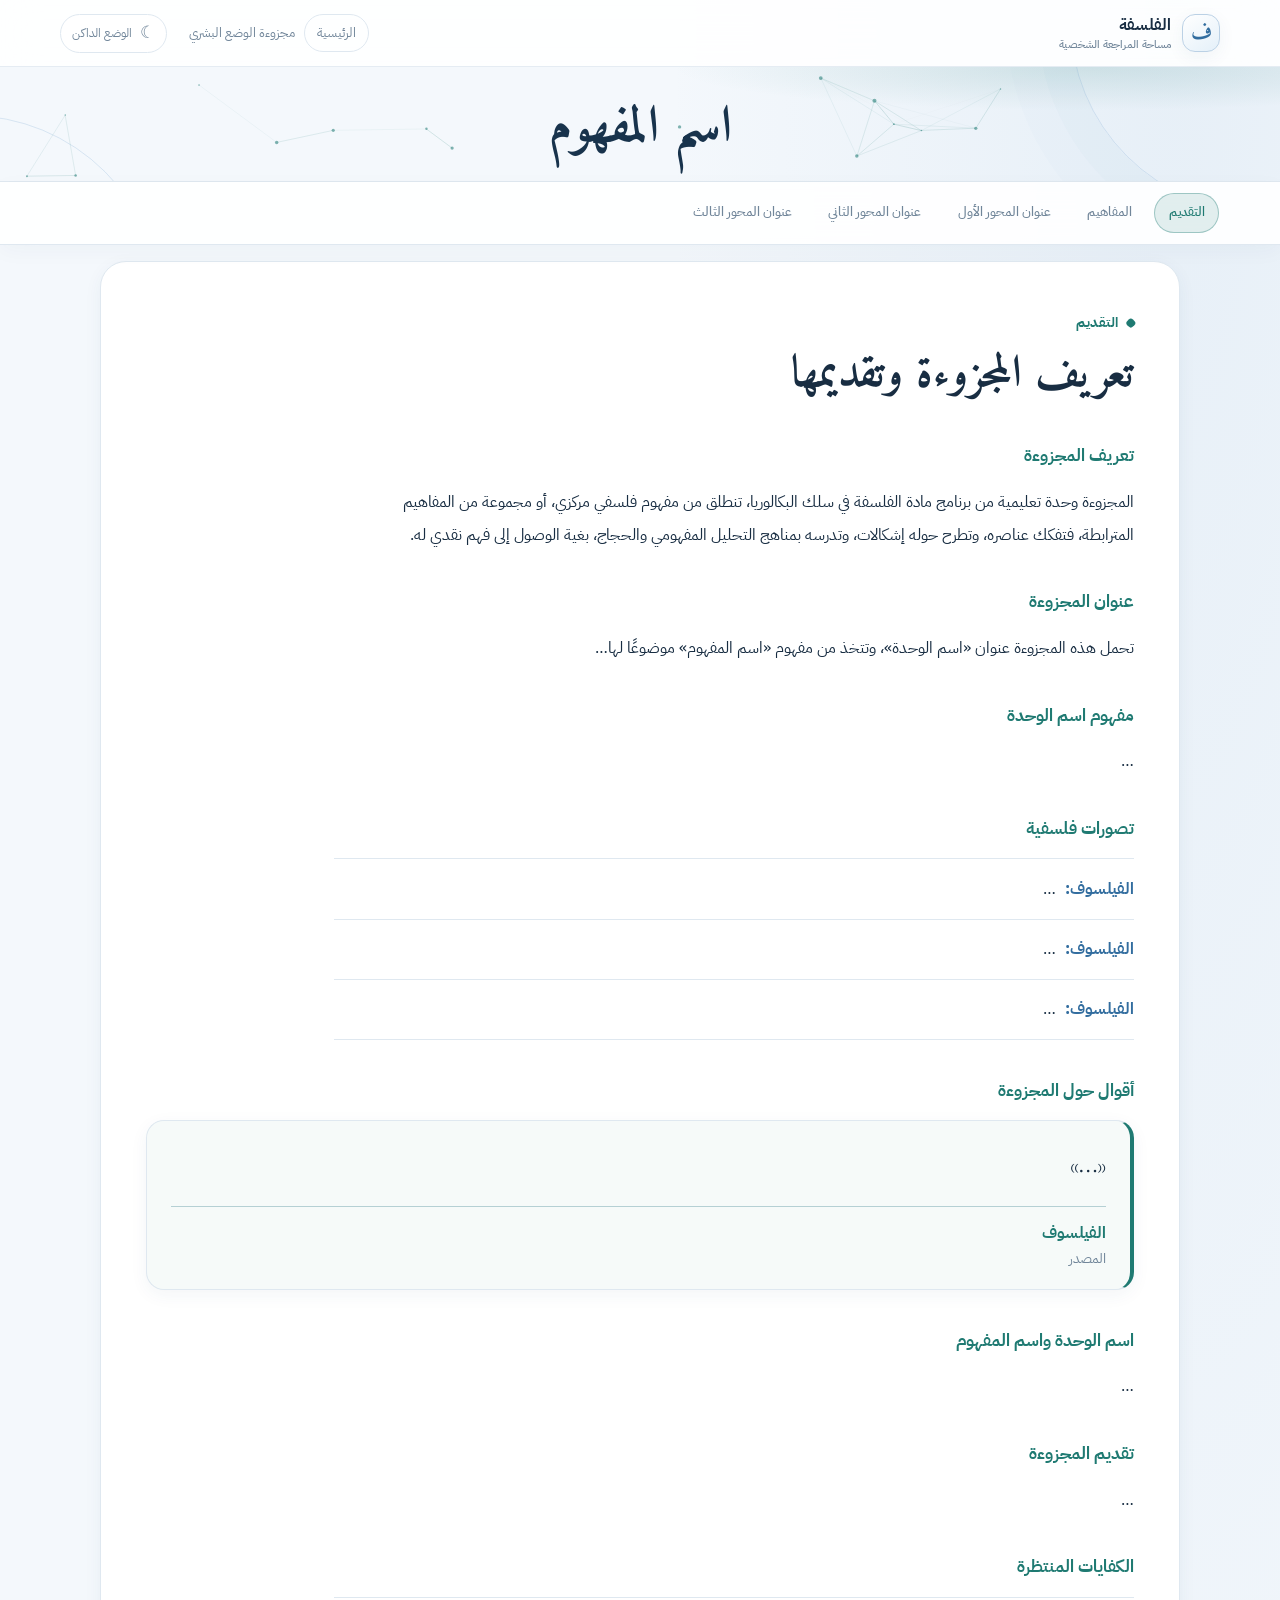
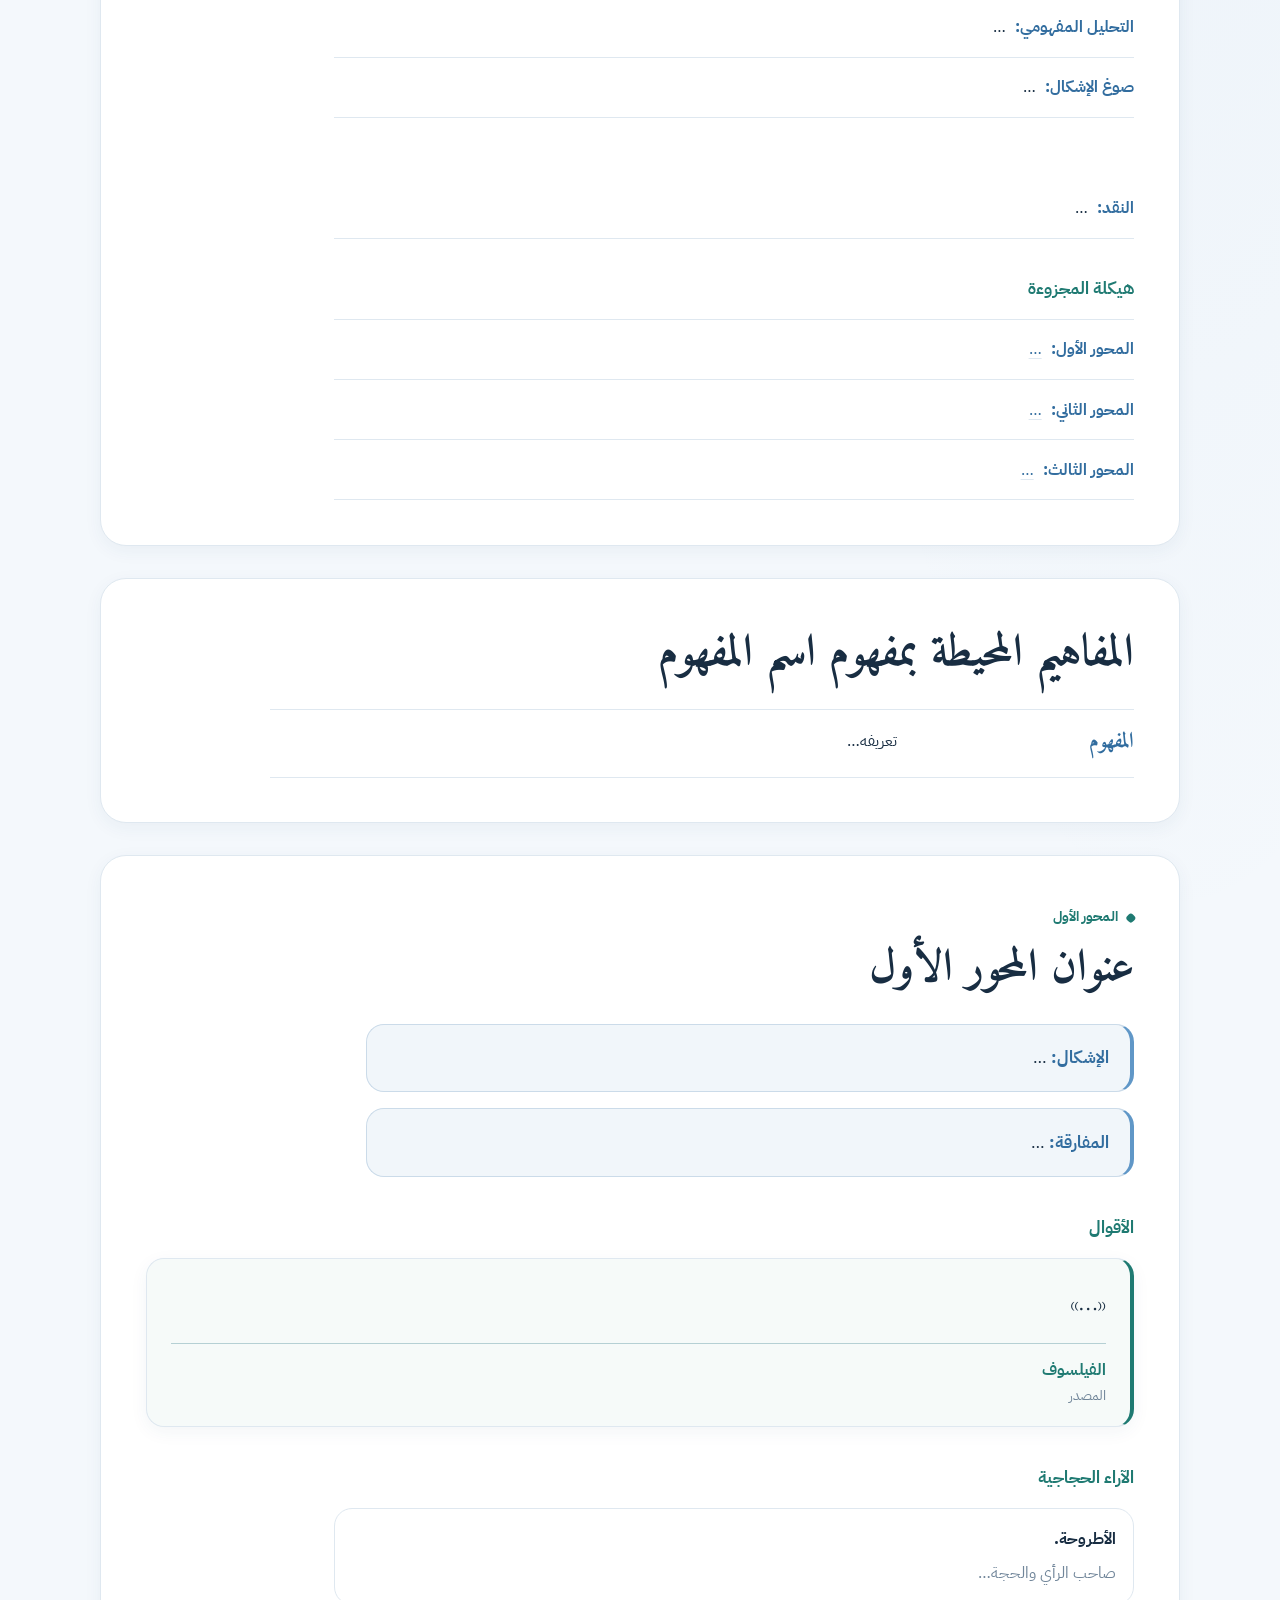
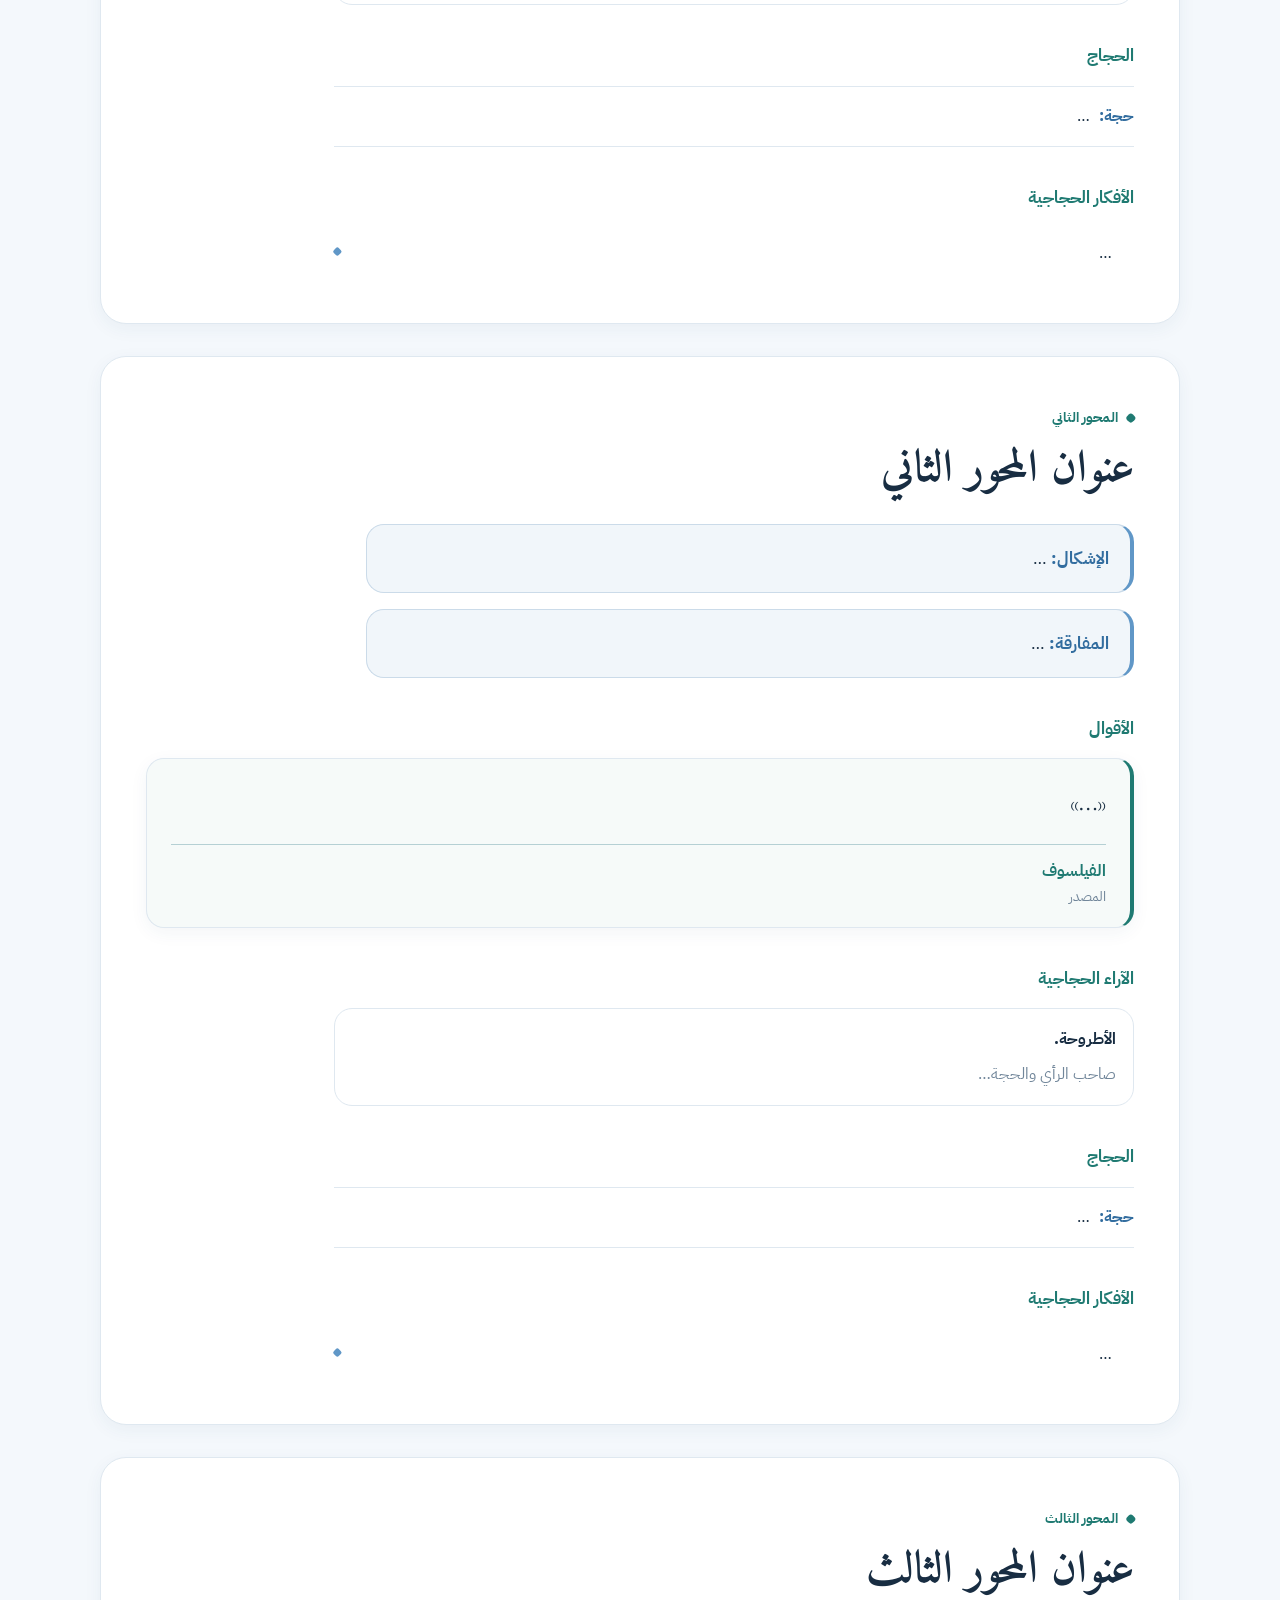
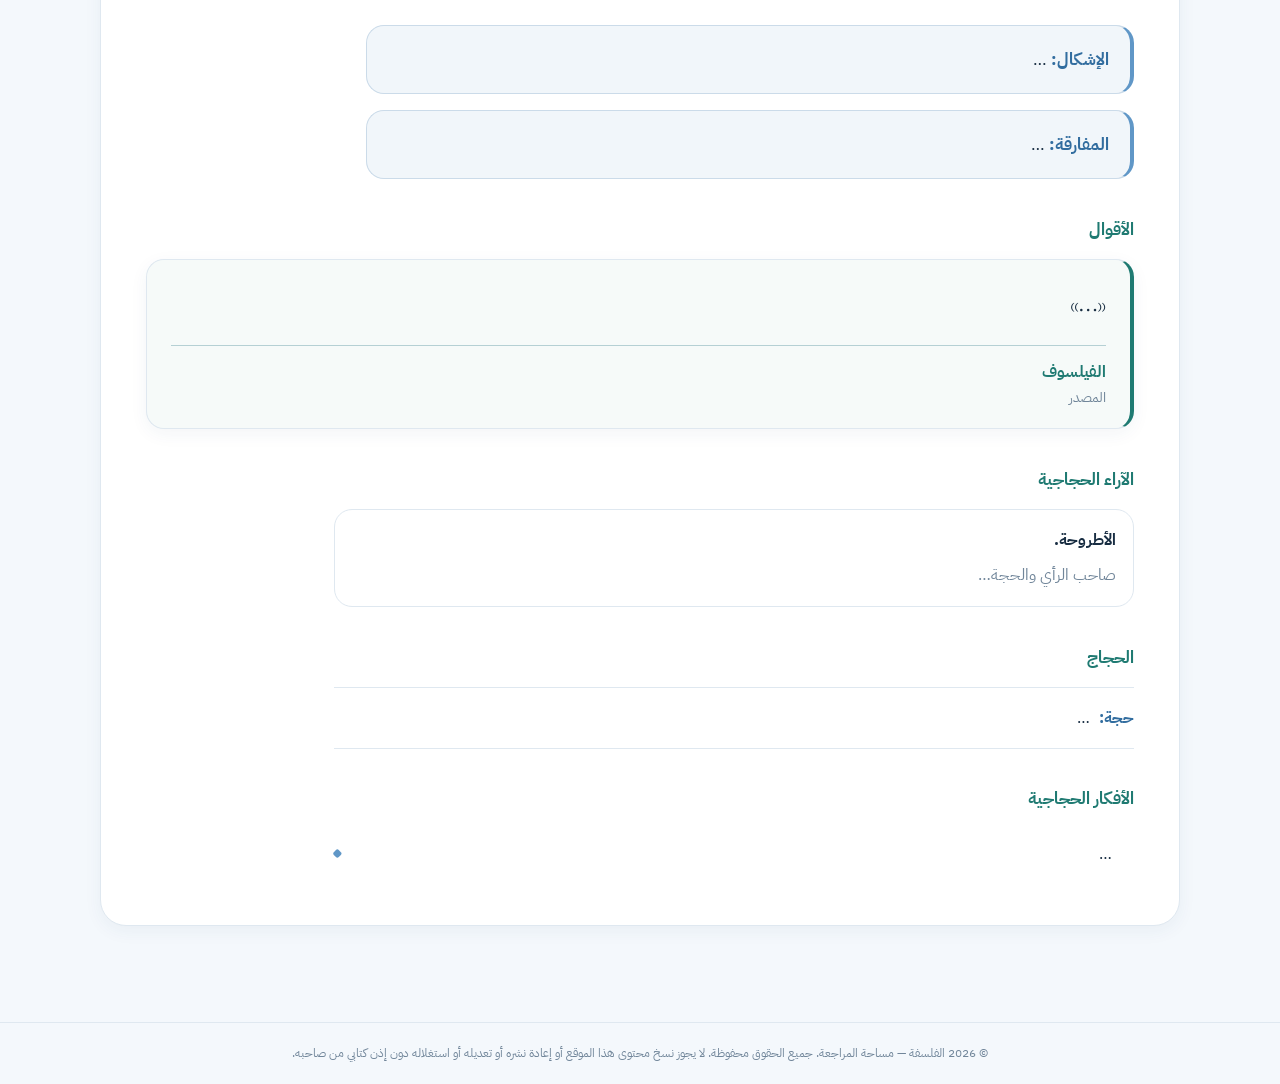
==== commit 3a783074: "Add files via upload" ====
--- a/content/_template-first-subunit.html
+++ b/content/_template-first-subunit.html
@@ -1,5 +1,5 @@
 <!doctype html>
-<html lang="ar" dir="rtl">
+<html lang="ar" dir="rtl" data-origin="PHL-C88920325B7DD9DB">
 <head>
 <meta charset="utf-8">
 <meta name="viewport" content="width=device-width,initial-scale=1">
@@ -17,6 +17,9 @@
 <meta name="robots" content="noindex,follow">
 <link rel="preconnect" href="https://fonts.googleapis.com"><link href="https://fonts.googleapis.com/css2?family=Amiri:wght@400;700&family=IBM+Plex+Sans+Arabic:wght@400;500;600;700&display=swap" rel="stylesheet">
 <link rel="stylesheet" href="../assets/site.css">
+<meta name="author" content="الفلسفة — مساحة المراجعة">
+<meta name="copyright" content="© 2026 الفلسفة — مساحة المراجعة. All rights reserved.">
+<!-- © 2026 الفلسفة — مساحة المراجعة. All rights reserved. Unauthorized copying, republishing or modification is prohibited. Origin ID: PHL-C88920325B7DD9DB -->
 </head>
 <body style="--c:#1f7a72">
 <div class="sitebar"><div class="wrap"><a href="../index.html">الرئيسية</a><span>/ مجزوءة الوضع البشري</span></div></div>
@@ -72,5 +75,6 @@
 
 <div class="wrap pager"><span></span><span></span></div>
   <script src="../assets/ui.js" defer></script>
+<!-- PHL-C88920325B7DD9DB · الفلسفة — مساحة المراجعة · 2026 -->
 </body>
 </html>
--- a/assets/site.css
+++ b/assets/site.css
@@ -1,3 +1,4 @@
+/* © 2026 الفلسفة — مساحة المراجعة. All rights reserved. Unauthorized copying, republishing or modification is prohibited. Origin ID: PHL-C88920325B7DD9DB */
 /* Arctic UI system: shared by the homepage and every standalone lesson. */
 :root {
   color-scheme: light;
@@ -414,6 +415,8 @@
 }
 .pager a:hover { border-color: var(--accent); background: var(--accent-soft); transform: translateY(-2px); }
 footer { padding: 1.6rem; color: var(--muted); font-size: .85rem; text-align: center; }
+.rights-footer { border-top: 1px solid var(--line); padding: 1.2rem 1rem; }
+.rights-notice { margin: 0; color: var(--muted); font-size: .78rem; line-height: 1.8; }
 
 @media (max-width: 720px) {
   :root { --header-height: 60px; }
@@ -451,3 +454,81 @@
   .tblwrap { overflow: visible; }
   .tbl { min-width: 0; }
 }
+
+/* ---- Refinement pass: unit identity, compact hero, quote cards ---- */
+body { --uc: var(--c, var(--accent-strong)); }
+:root[data-theme="dark"] body { --uc: color-mix(in srgb, var(--c, var(--accent-strong)) 55%, #fff); }
+
+/* 1. Unit colour drives the accents */
+.kicker { color: var(--uc); }
+.kicker::before { background: var(--uc); }
+.topnav a:hover, .topnav a.is-active {
+  color: var(--uc);
+  background: color-mix(in srgb, var(--uc) 12%, transparent);
+  border-color: color-mix(in srgb, var(--uc) 35%, transparent);
+}
+.reading-progress span { background: var(--uc); }
+.qsrc b { color: var(--uc); }
+.hero { background: radial-gradient(ellipse at 85% 0%, color-mix(in srgb, var(--uc) 14%, transparent), transparent 26rem); }
+
+/* 2. Compact lesson hero: title only, content starts higher */
+.hero { padding-block: 1.8rem 1.3rem; }
+.hero h1 { font-size: clamp(2.2rem, 5vw, 3.2rem); margin: 0; }
+.hero .lede { display: none; }
+
+/* 3. Quotes as the premium element */
+.quotes { gap: 1.1rem; align-items: stretch; }
+.quotes li {
+  position: relative;
+  display: flex;
+  flex-direction: column;
+  padding: 1.5rem 1.5rem 1.2rem;
+  border: 1px solid var(--line);
+  border-inline-start: 4px solid var(--uc);
+  border-radius: var(--radius-md);
+  background: color-mix(in srgb, var(--uc) 4%, var(--surface));
+  box-shadow: var(--shadow-sm);
+}
+.qtext { flex: 1; font-size: 1.4rem; line-height: 2; margin-bottom: 1rem; }
+.qsrc {
+  margin-top: auto;
+  padding-top: .8rem;
+  border-top: 1px solid color-mix(in srgb, var(--uc) 22%, var(--line));
+}
+.qsrc b { display: inline-block; font-size: .98rem; }
+
+/* back-to-top no longer covers the last line on phones */
+@media (max-width: 640px) {
+  body { padding-bottom: 4rem; }
+  .qtext { font-size: 1.28rem; }
+}
+.block h3 { color: var(--uc); }
+
+/* ---- Motion: one load sequence, scroll reveal, hover feedback ---- */
+@media (prefers-reduced-motion: no-preference) {
+  @keyframes rise { from { opacity: 0; transform: translateY(14px); } to { opacity: 1; transform: none; } }
+  .hero h1 { animation: rise .7s cubic-bezier(.2,.7,.2,1) both; }
+  .topnav { animation: rise .6s .15s cubic-bezier(.2,.7,.2,1) both; }
+  .reading-progress span { transition: width .12s linear; }
+
+  .reveal-on .quotes li, .reveal-on .theses li, .reveal-on .args li,
+  .reveal-on .ideas li, .reveal-on .problem, .reveal-on .concept {
+    opacity: 0; transform: translateY(16px);
+    transition: opacity .55s ease, transform .55s cubic-bezier(.2,.7,.2,1);
+    transition-delay: calc(var(--i, 0) * 70ms);
+  }
+  .reveal-on .is-in { opacity: 1 !important; transform: none !important; }
+
+  .quotes li { transition: box-shadow .25s ease, border-color .25s ease; }
+  .quotes li.is-in:hover { transform: translateY(-3px) !important; box-shadow: var(--shadow-md); transition-delay: 0s; }
+  .topnav a { transition: background .25s ease, color .25s ease, border-color .25s ease; }
+  .pager a { transition: transform .2s ease, box-shadow .2s ease; }
+  .pager a:hover { transform: translateY(-2px); }
+}
+
+/* Hero particle canvas */
+.hero, .home-hero { position: relative; isolation: isolate; overflow: hidden; }
+.hero-bg { position: absolute; inset: 0; width: 100%; height: 100%; z-index: -1; pointer-events: none; }
+
+/* PHL-C88920325B7DD9DB */
+:root { --origin-id: "PHL-C88920325B7DD9DB"; }
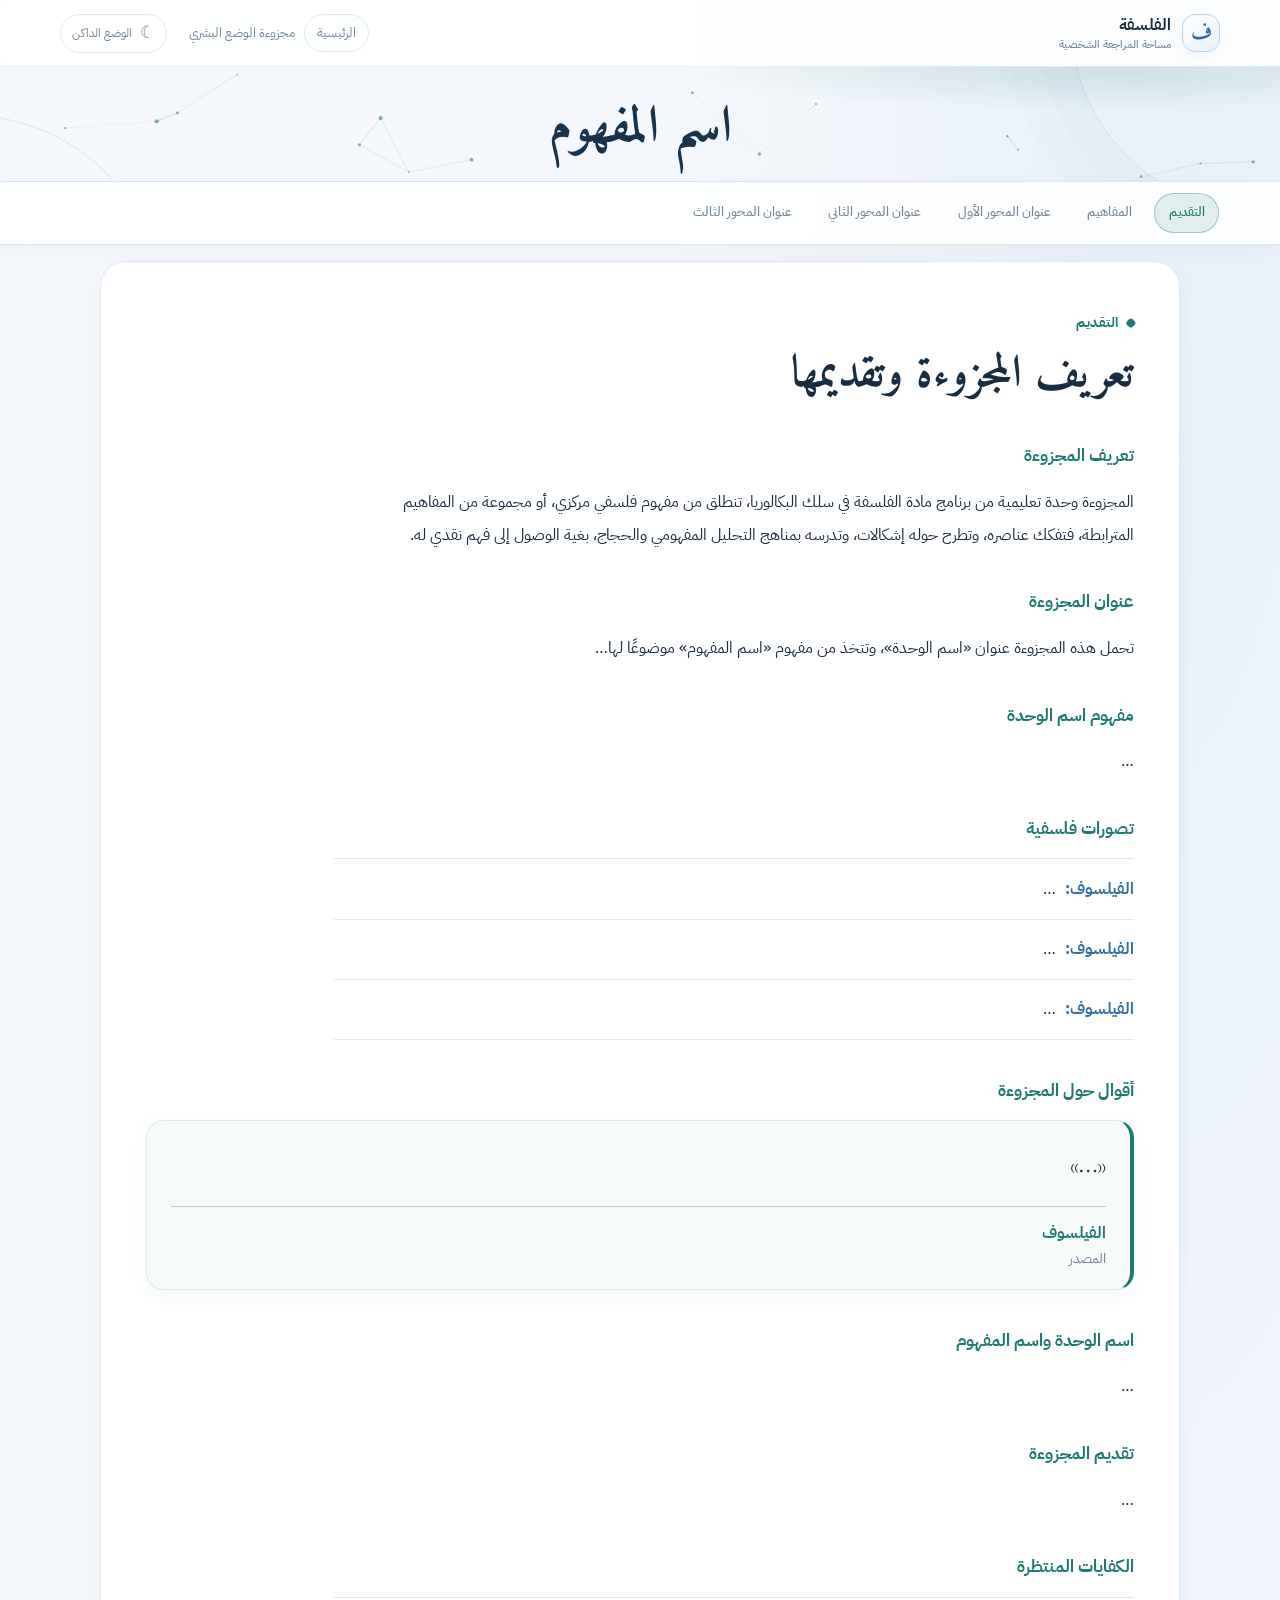
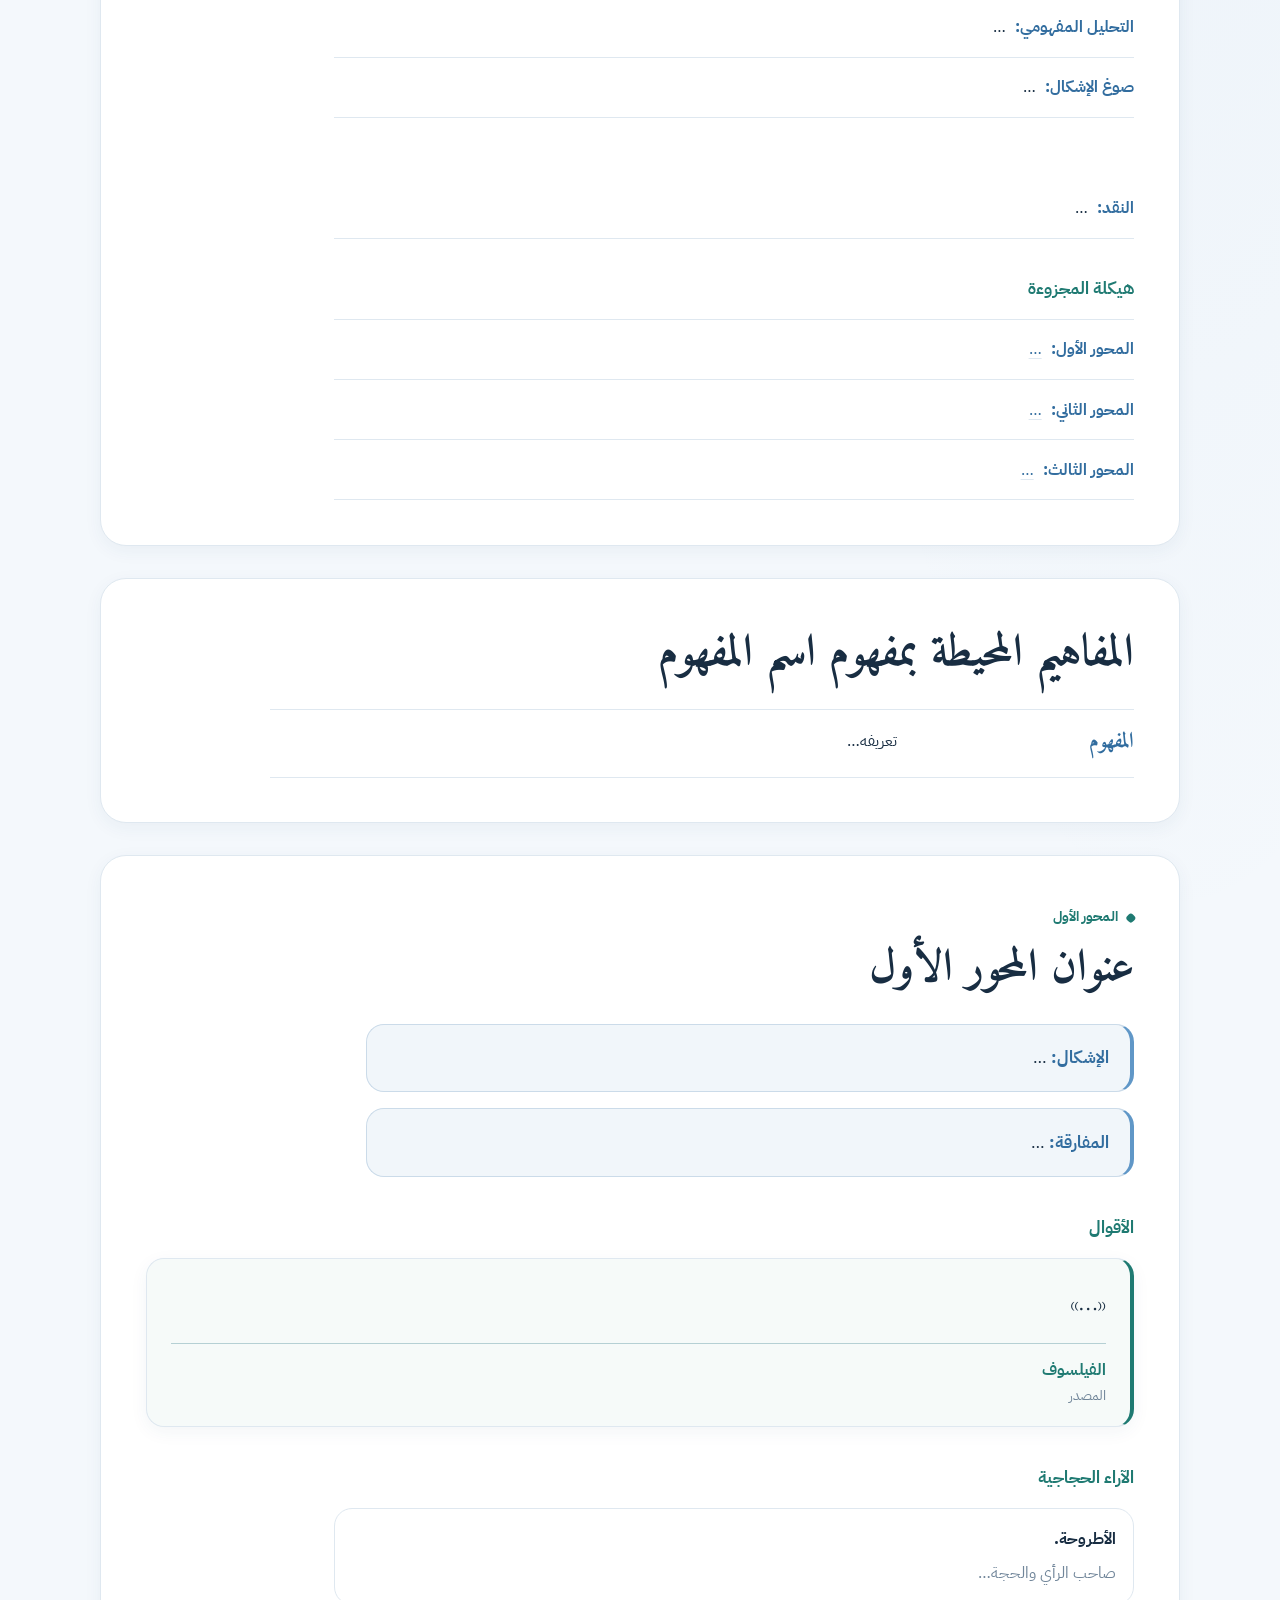
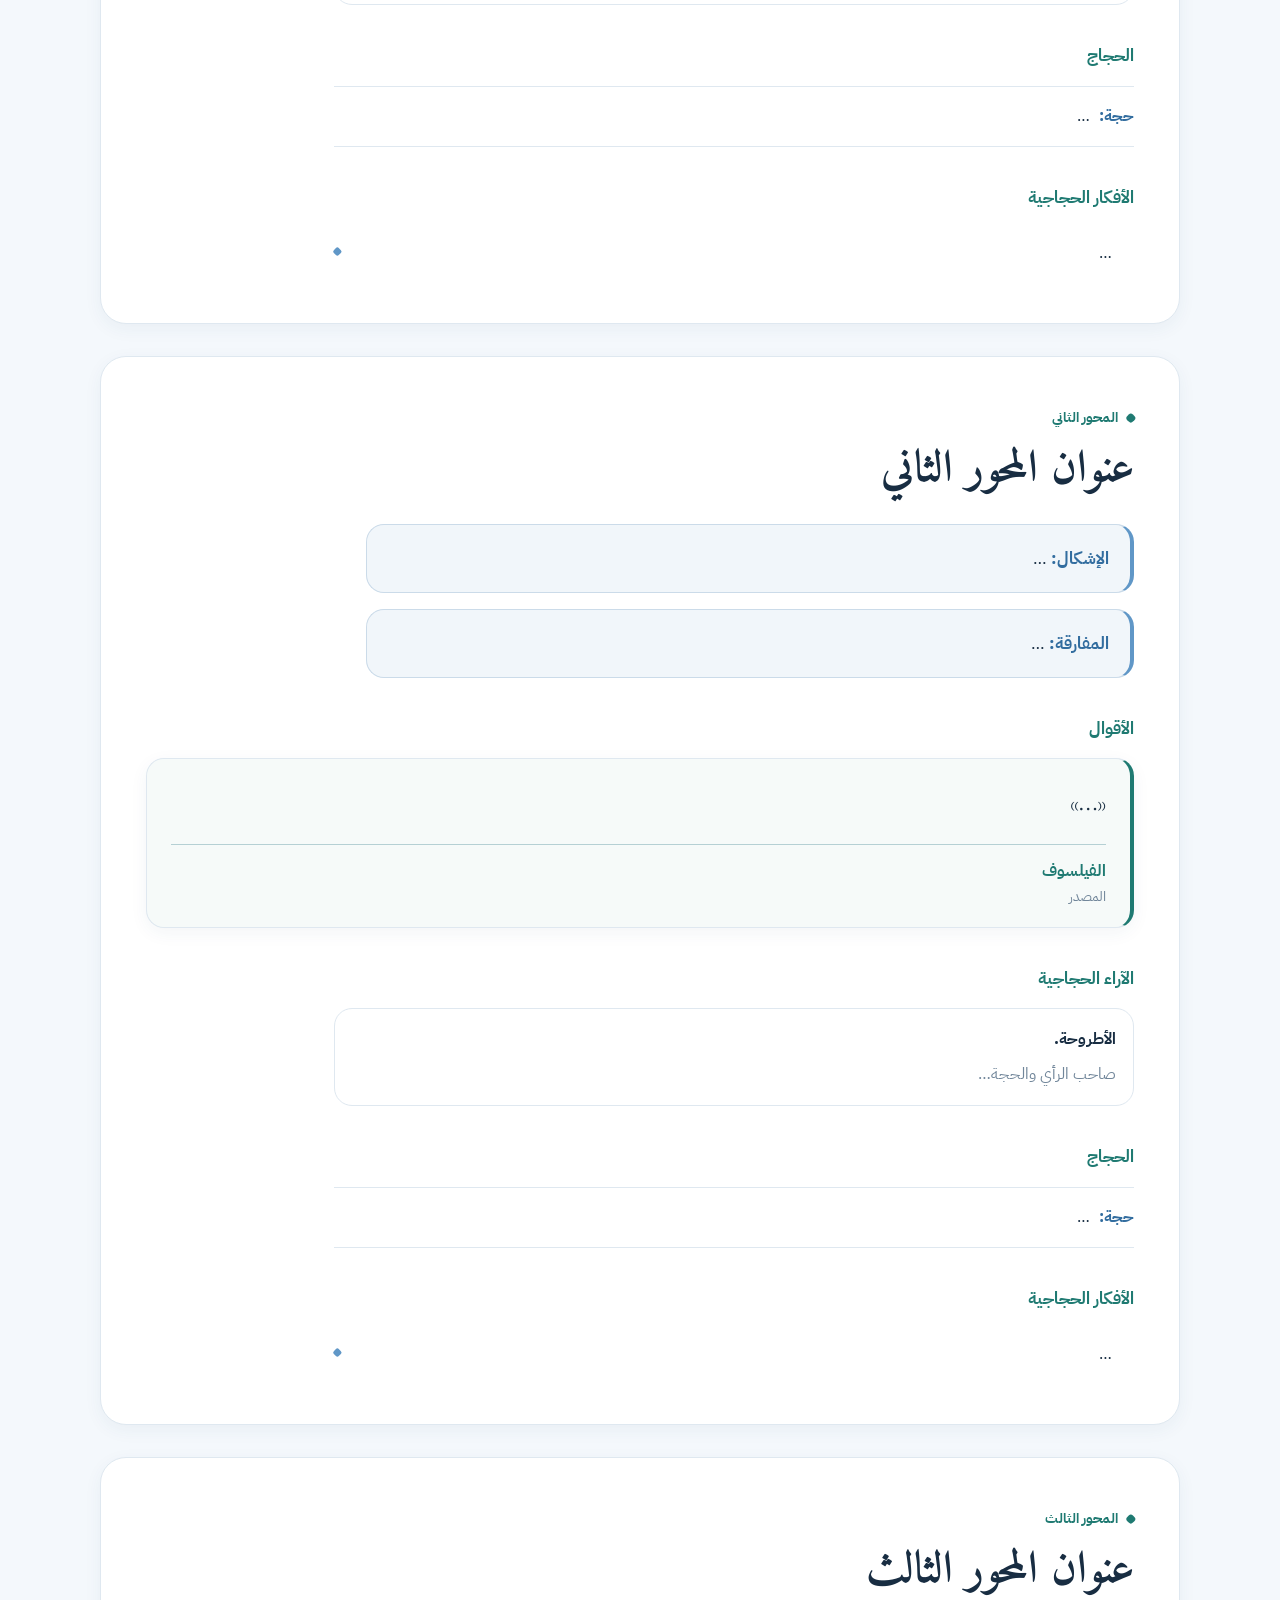
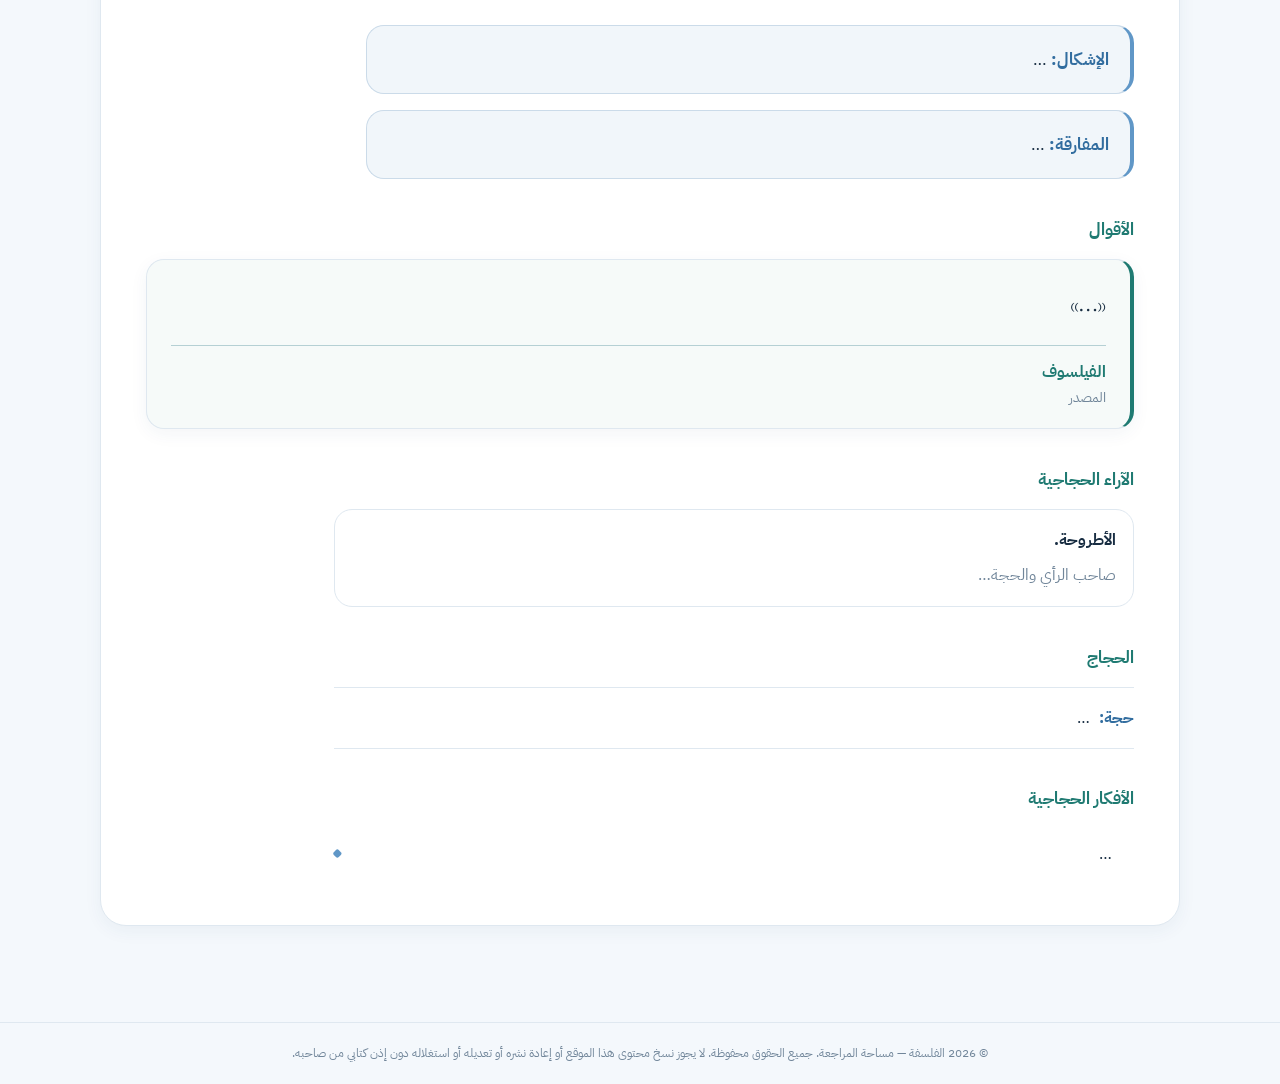
==== commit e9db4174: "Add files via upload" ====
--- a/content/_template-first-subunit.html
+++ b/content/_template-first-subunit.html
@@ -20,6 +20,10 @@
 <meta name="author" content="الفلسفة — مساحة المراجعة">
 <meta name="copyright" content="© 2026 الفلسفة — مساحة المراجعة. All rights reserved.">
 <!-- © 2026 الفلسفة — مساحة المراجعة. All rights reserved. Unauthorized copying, republishing or modification is prohibited. Origin ID: PHL-C88920325B7DD9DB -->
+<link rel="icon" href="/philo/favicon.ico" sizes="48x48">
+<link rel="icon" href="/philo/favicon.svg" type="image/svg+xml">
+<link rel="apple-touch-icon" href="/philo/apple-touch-icon.png">
+<link rel="manifest" href="/philo/site.webmanifest">
 </head>
 <body style="--c:#1f7a72">
 <div class="sitebar"><div class="wrap"><a href="../index.html">الرئيسية</a><span>/ مجزوءة الوضع البشري</span></div></div>
